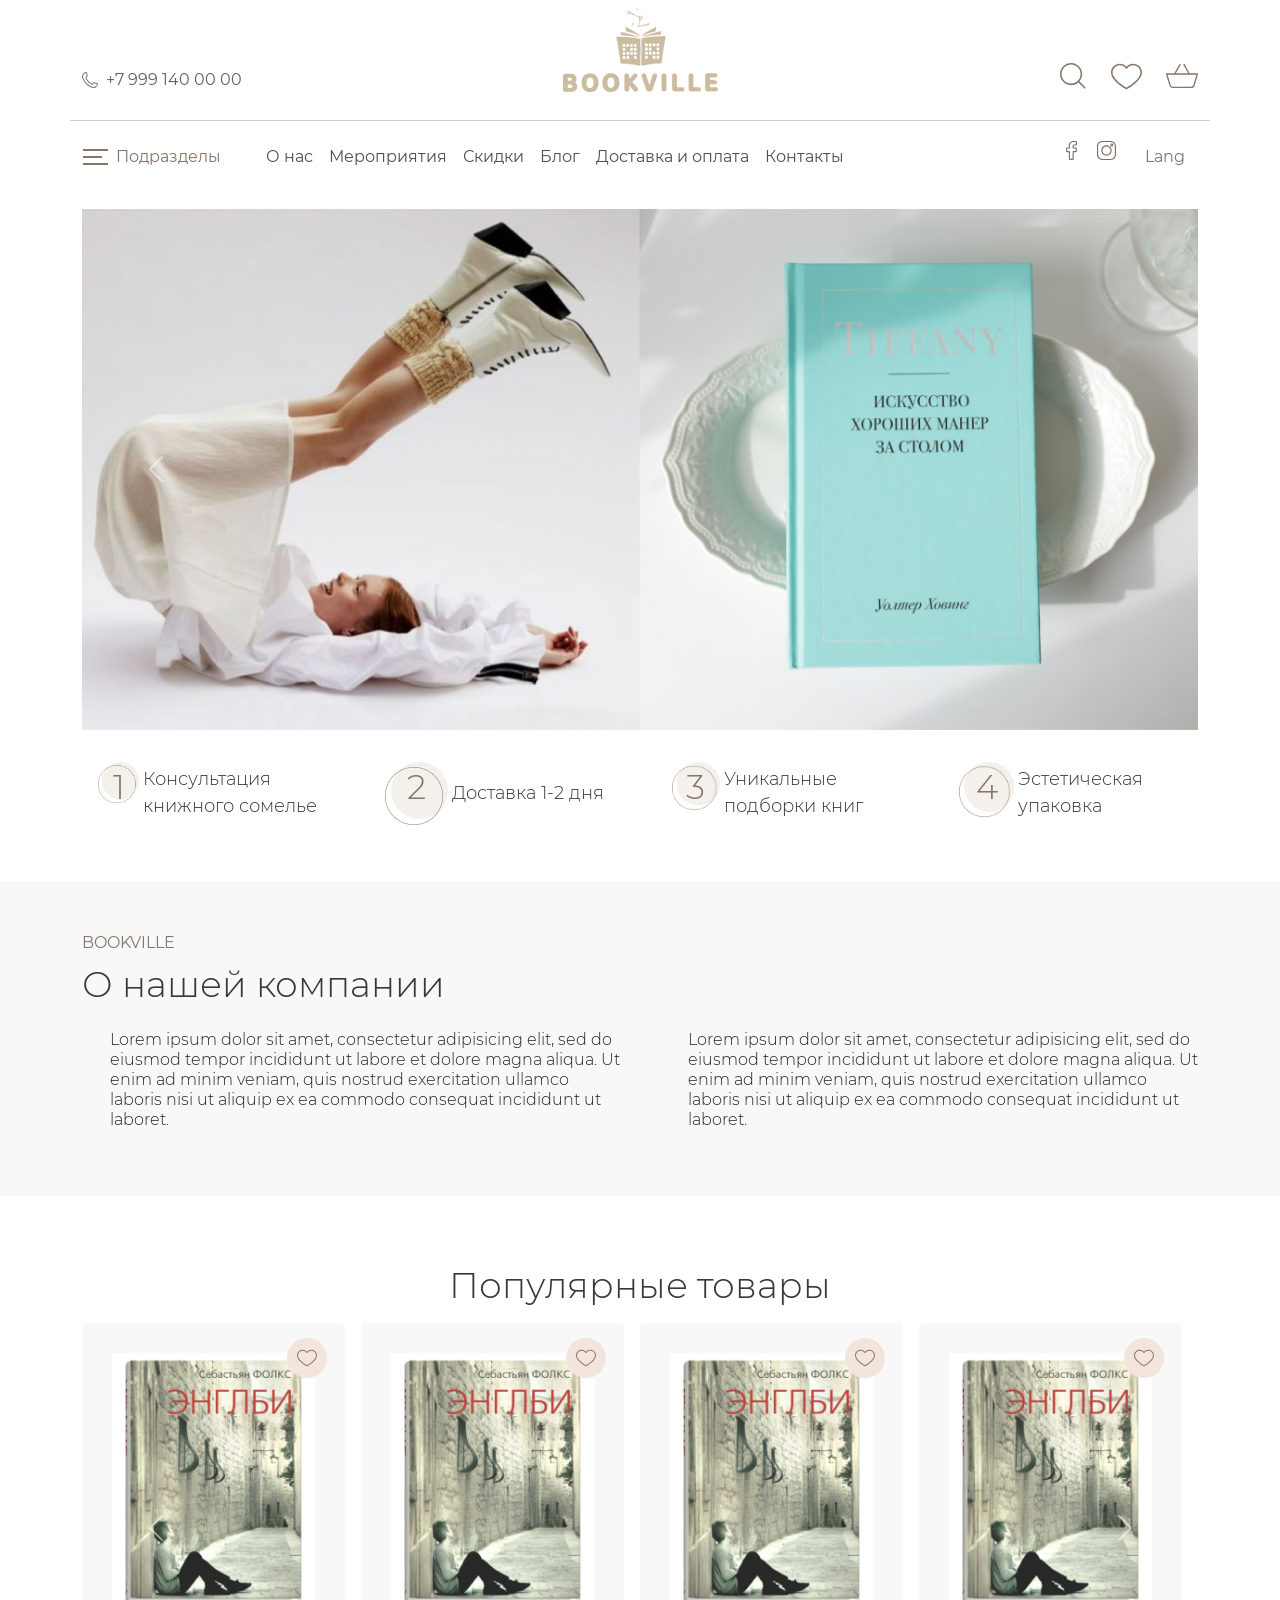
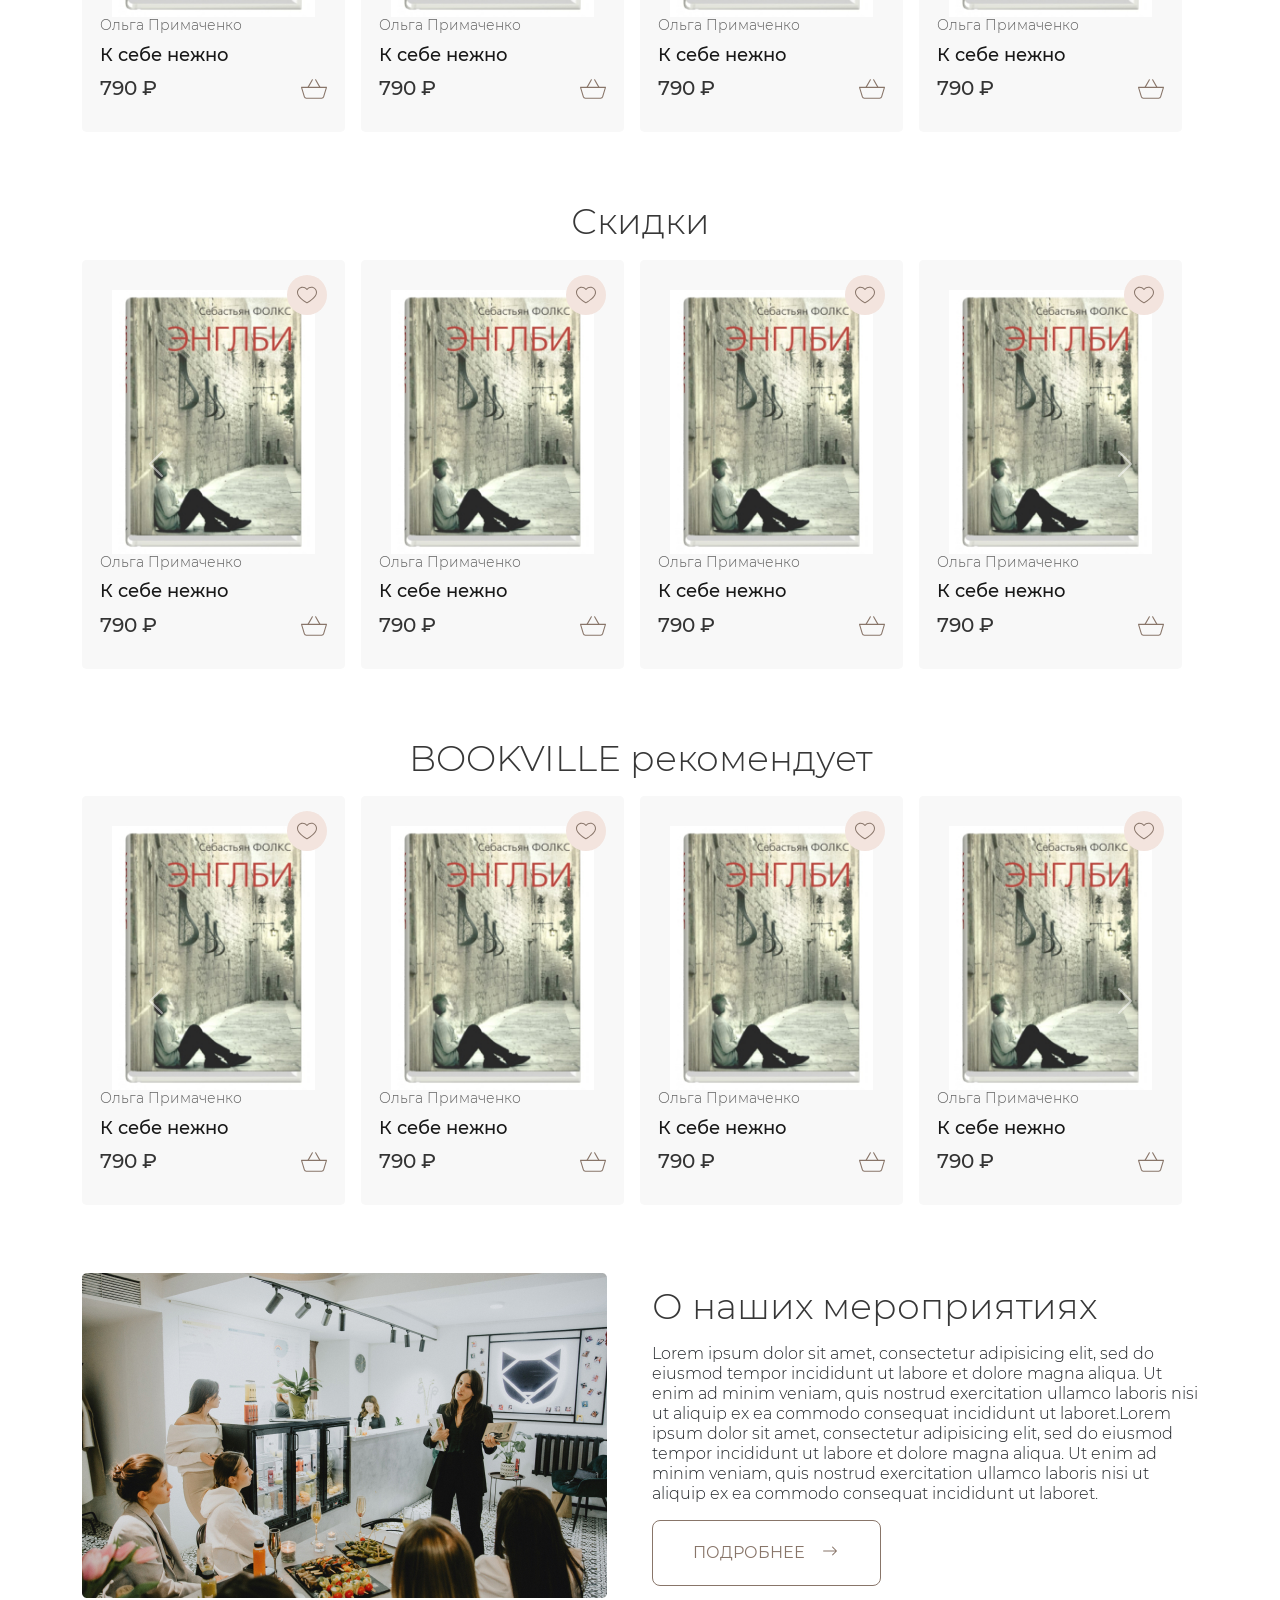
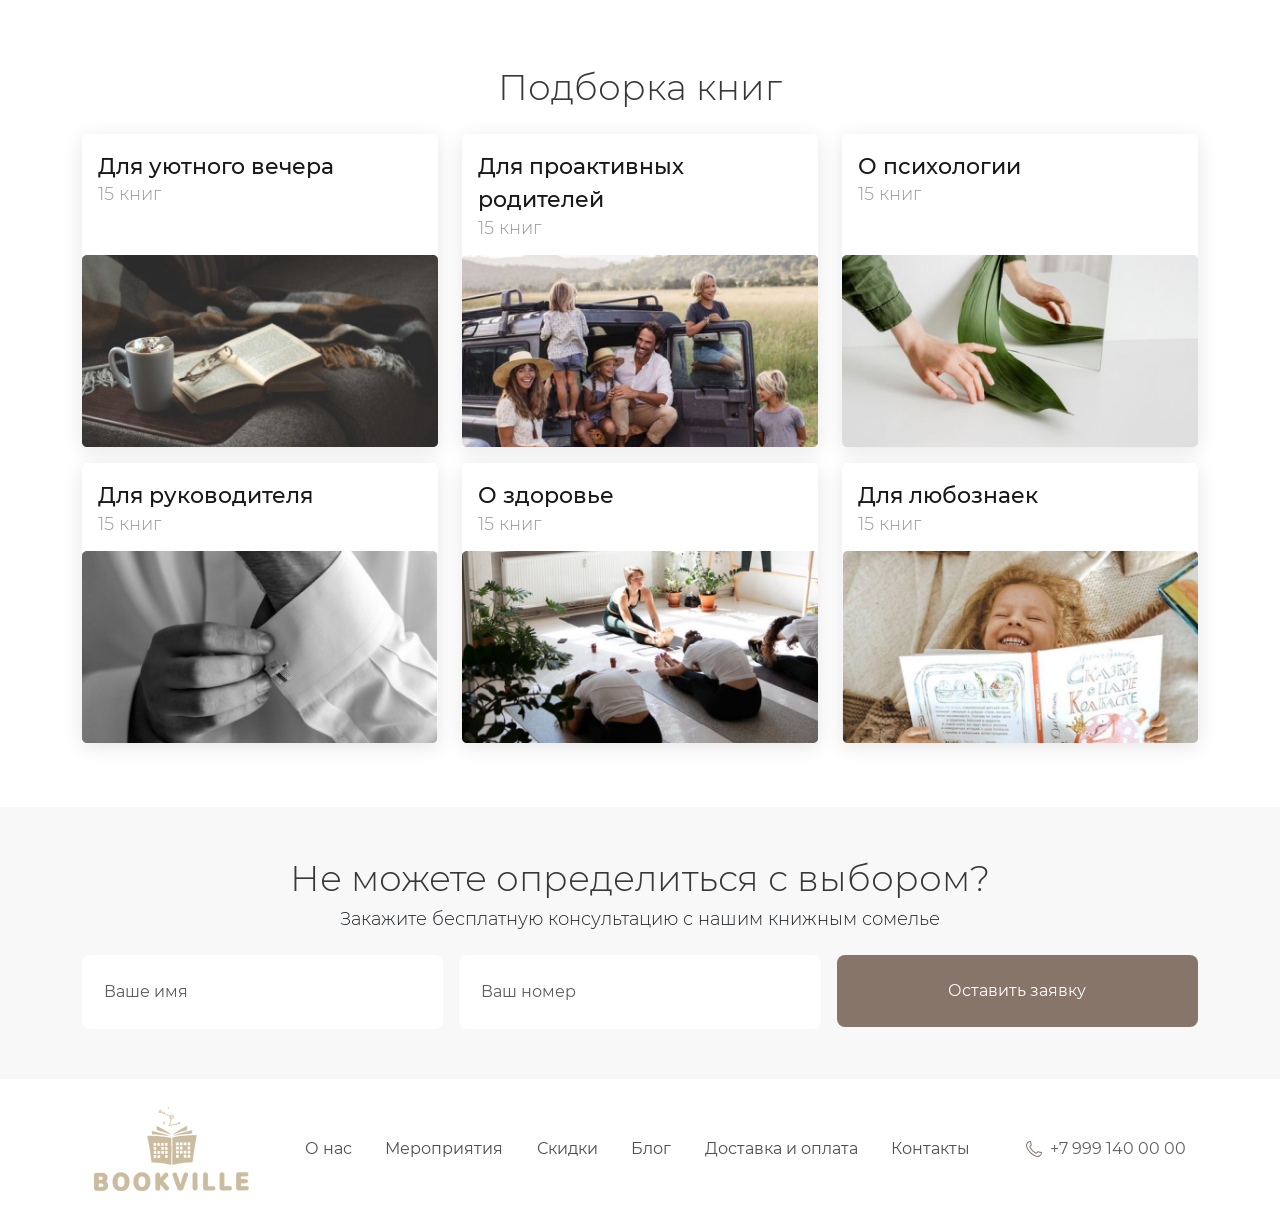
==== index.html @ 24b988f8 "added all files Здесь все мои наработки по главной странице. Забыла, что при верстке использовала bo" ====
<!DOCTYPE html>
<html lang="ru">

<head>
  <meta charset="UTF-8">
  <meta http-equiv="X-UA-Compatible" content="IE=edge">
  <meta name="viewport" content="width=device-width, initial-scale=1.0">
  <title>BOOKVILLE</title>
  <link rel="stylesheet" href="fonts.css">
  <link href="https://cdn.jsdelivr.net/npm/bootstrap@5.0.1/dist/css/bootstrap.min.css" rel="stylesheet"
    integrity="sha384-+0n0xVW2eSR5OomGNYDnhzAbDsOXxcvSN1TPprVMTNDbiYZCxYbOOl7+AMvyTG2x" crossorigin="anonymous">
  <link rel="stylesheet" href="style.css">
</head>

<body>
  <header class="header mb-4">
    <div class="row">
      <nav class="navbar navbar-expand-lg">
        <div class="container-xl d-flex justify-content-between align-items-end header-border-bottom">
          <a class="col-4 d-flex text-grey-1 text-decoration-none" href="tel:+7 999 140 00 00">
            <span class="d-block header-tel-icon d-inline-block align-top me-2 my-auto"></span>
            +7 999 140 00 00</a>
          <a class="col-4 d-flex justify-content-center" href="#"><img src="img/header/header-logo.png" alt="logo"></a>
          <div class="col-4 collapse navbar-collapse justify-content-end">
            <button class="btn header-icon header-btn-search me-4" type="button"
              onclick="openbox('search'); return false"></button>
            <a class="header-icon header-btn-favorites me-4" href="#"></a>
            <a class="header-icon header-btn-cart" href="#"></a>
          </div>
        </div>
      </nav>
    </div>
    <div class="row">
      <nav class="navbar navbar-expand-lg">
        <div class="container-xl">
          <div class="collapse navbar-collapse">
            <div class="dropdown dropdown-section me-4">
              <a class="btn dropdown-toggle d-flex text-brown-1 p-left-0" type="button" id="dropdownSection"
                data-bs-toggle="dropdown" aria-expanded="false">
                <span class="d-block header-menu-icon d-inline-block align-top me-2 my-auto"></span>Подразделы
              </a>
              <div class="dropdown-menu dropdown-section-menu" aria-labelledby="dropdownSection">
                <div class="d-flex justify-content-between">
                  <div class="col-4 me-3">
                    <p class="dropdown-item dropdown-section-item">Книги</p>
                    <ul class="dropdown-section-inner">
                      <li><a href="#" class="dropdown-section-link">Художественная литература</a></li>
                      <li><a href="#" class="dropdown-section-link">Саморазвитие</a></li>
                      <li><a href="#" class="dropdown-section-link">Психология</a></li>
                      <li><a href="#" class="dropdown-section-link">Философия</a></li>
                      <li><a href="#" class="dropdown-section-link">Здоровье</a></li>
                      <li><a href="#" class="dropdown-section-link mb-0">Книги для детей
                          <ul class="dropdown-subsection-inner">
                            <li><a href="#" class="dropdown-subsection-link">– для 0 - 3 лет</a></li>
                            <li><a href="#" class="dropdown-subsection-link">– для 3 - 7 лет</a></li>
                            <li><a href="#" class="dropdown-subsection-link">– для 7 - 10 лет</a></li>
                          </ul>
                        </a></li>
                      <li><a href="#" class="dropdown-section-link">Книги для подростков</a></li>
                      <li><a href="#" class="dropdown-section-link">Эксклюзивные издания</a></li>
                    </ul>
                  </div>
                  <div class="col-4 me-3">
                    <p class="dropdown-item dropdown-section-item">Игры</p>
                    <ul class="dropdown-section-inner col-4">
                      <li><a href="#" class="dropdown-section-link">Детские</a></li>
                      <li><a href="#" class="dropdown-section-link">Взрослые</a></li>
                    </ul>
                    <p class="dropdown-item dropdown-section-item">Канцеляркие товары</p>
                    <ul class="dropdown-section-inner">
                      <li><a href="#" class="dropdown-section-link">Блокноты</a></li>
                      <li><a href="#" class="dropdown-section-link">Тетради</a></li>
                      <li><a href="#" class="dropdown-section-link">Планеры и трекеры</a></li>
                      <li><a href="#" class="dropdown-section-link">Ручки</a></li>
                      <li><a href="#" class="dropdown-section-link">Карандаши и фломастеры</a></li>
                    </ul>
                    <p class="dropdown-item dropdown-section-item">Сертификаты</p>
                    <p class="dropdown-item dropdown-section-item">Подарочные наборы</p>
                  </div>
                  <div class="col-4">
                    <p class="dropdown-item dropdown-section-item col-4">Упаковка</p>
                    <ul class="dropdown-section-inner">
                      <li><a href="#" class="dropdown-section-link">Упаковочная бумага</a></li>
                      <li><a href="#" class="dropdown-section-link">Коробки</a></li>
                      <li><a href="#" class="dropdown-section-link">Ленты</a></li>
                      <li><a href="#" class="dropdown-section-link">Конверты</a></li>
                      <li><a href="#" class="dropdown-section-link">Открытки</a></li>
                      <li><a href="#" class="dropdown-section-link">Пакеты</a></li>
                      <li><a href="#" class="dropdown-section-link">Подарочный декор</a></li>
                    </ul>
                  </div>



                </div>
              </div>

            </div>
            <ul class="navbar-nav mr-auto mb-2 mb-lg-0">
              <li class="nav-item">
                <a class="nav-link text-brown-2">О нас</a>
              </li>
              <li class="nav-item">
                <a class="nav-link text-brown-2">Мероприятия</a>
              </li>
              <li class="nav-item">
                <a class="nav-link text-brown-2">Скидки</a>
              </li>
              <li class="nav-item">
                <a class="nav-link text-brown-2">Блог</a>
              </li>
              <li class="nav-item">
                <a class="nav-link text-brown-2">Доставка и оплата</a>
              </li>
              <li class="nav-item">
                <a class="nav-link text-brown-2">Контакты</a>
              </li>
            </ul>
          </div>
          <div class="collapse navbar-collapse justify-content-end">
            <ul class="navbar-nav mr-auto mb-2 mb-lg-0">
              <li class="nav-item me-3">
                <a class="header-facebook">
                  <img src="img/header/facebook.svg" alt="facebook">
                </a>
              </li>
              <li class="nav-item me-3">
                <a class="header-instagram">
                  <img src="img/header/instagram.svg" alt="instagram">
                </a>
              </li>
              <li class="nav-item dropdown p-right-0">
                <button class="btn btn-menu-local dropdown-toggle text-grey-2" type="button" id="lang"
                  data-bs-toggle="dropdown" aria-expanded="false">
                  Lang
                </button>
                <ul class="dropdown-menu" aria-labelledby="lang">
                  <li><a class="dropdown-item" href="#">RU</a></li>
                  <li><a class="dropdown-item" href="#">EN</a></li>
                </ul>
              </li>
            </ul>
          </div>
        </div>
      </nav>
    </div>
    <div class="container-xl">
      <div class="row">
        <form class="header-form col-3" id="search" style="display: none;">
          <input class="header-form-input form-control mr-2" type="search" placeholder="Поиск" aria-label="Search">
          <button class="btn header-btn-search header-btn-search-small" type="submit"></button>
        </form>
      </div>
    </div>


  </header>

  <main class="main">
    <section class="hero mb-5">
      <div class="container-xl">
        <div class="row mb-4">
          <div id="carouselExampleControls" class="carousel slide" data-ride="carousel">
            <div class="carousel-inner">
              <div class="carousel-item active">
                <img src="img/hero/hero-1.jpg" class="d-block w-100" alt="...">
              </div>
              <div class="carousel-item">
                <img src="img/hero/hero-2.jpg" class="d-block w-100" alt="...">
              </div>
              <div class="carousel-item">
                <img src="img/hero/hero-3.jpg" class="d-block w-100" alt="...">
              </div>
            </div>
            <a class="carousel-control-prev" href="#carouselExampleControls" role="button" data-slide="prev">
              <span class="carousel-control-prev-icon" aria-hidden="true"></span>
              <span class="visually-hidden">Previous</span>
            </a>
            <a class="carousel-control-next" href="#carouselExampleControls" role="button" data-slide="next">
              <span class="carousel-control-next-icon" aria-hidden="true"></span>
              <span class="visually-hidden">Next</span>
            </a>
          </div>
        </div>
        <div class="row">
          <div class="container">
            <ol class="list-group list-group-horizontal d-flex justify-content-between hero-list-group">
              <li class="col-3 list-group-item hero-list-item text-grey-3 d-flex align-items-center me-2">
                <span class="hero-list-number text-brown-1 me-1">1</span> Консультация
                книжного сомелье
              </li>
              <li class=" col-3 list-group-item hero-list-item text-grey-3 d-flex align-items-center me-2"><span
                  class="hero-list-number text-brown-1 me-1">2</span>
                Доставка 1-2
                дня</li>
              <li class="col-3 list-group-item hero-list-item text-grey-3 d-flex align-items-center me-2"><span
                  class="hero-list-number text-brown-1 me-1">3</span>
                Уникальные
                подборки книг</li>
              <li class="col-3 list-group-item hero-list-item text-grey-3 d-flex align-items-center"><span
                  class="hero-list-number text-brown-1 me-1">4</span>
                Эстетическая
                упаковка</li>
            </ol>
          </div>

        </div>
      </div>

    </section>

    <section class="about bg-decoration p-50 mb-5">
      <div class="container-xl">
        <div class="row">
          <span class="mb-2 text-brown-1">BOOKVILLE</span>
          <h2 class="mb-4 section-title">О нашей компании</h2>
        </div>
        <div class="row">
          <p class="col p-left-40 me-3">Lorem ipsum dolor sit amet, consectetur adipisicing elit, sed do eiusmod
            tempor
            incididunt
            ut
            labore et dolore magna aliqua. Ut enim ad minim veniam, quis nostrud exercitation ullamco laboris nisi ut
            aliquip ex ea commodo consequat incididunt ut laboret.</p>
          <p class="col p-left-40">Lorem ipsum dolor sit amet, consectetur adipisicing elit, sed do eiusmod tempor
            incididunt
            ut
            labore et dolore magna aliqua. Ut enim ad minim veniam, quis nostrud exercitation ullamco laboris nisi ut
            aliquip ex ea commodo consequat incididunt ut laboret.</p>
        </div>
      </div>

    </section>

    <section class="popular mb-5 p-top-20">
      <div class="container-xl">
        <h2 class="mb-3 section-title text-center mb-3">Популярные товары</h2>
        <div class="row">
          <div id="carouselPopularControls" class="carousel slide" data-ride="carousel">
            <div class="carousel-inner">
              <div class="carousel-item active d-flex justify-content-between">
                <div class="card me-3 card-local">
                  <div class="card-img" href="#">
                    <a href="#"><img src="img/book.jpg" class="card-img-top card-local-img" alt="book"></a>
                    <button class="btn btn-favorites d-flex justify-content-center align-items-center" type="button">
                      <span class="btn-favorites-icon"></span>
                    </button>
                  </div>
                  <div class="card-body card-local-body justify-self-end d-flex flex-column justify-content-end">
                    <p class="card-text-local">Ольга Примаченко</p>
                    <h5 class="card-title card-title-local">К себе нежно</h5>
                    <p class="card-price d-flex justify-content-between"><span class="card-price-text d-block">790
                        ₽</span><span class="card-price-cart d-block"></span>
                    </p>
                  </div>
                </div>
                <div class="card me-3 card-local">
                  <div class="card-img" href="#">
                    <a href="#"><img src="img/book.jpg" class="card-img-top card-local-img" alt="book"></a>
                    <button class="btn btn-favorites d-flex justify-content-center align-items-center" type="button">
                      <span class="btn-favorites-icon"></span>
                    </button>
                  </div>
                  <div class="card-body card-local-body justify-self-end d-flex flex-column justify-content-end">
                    <p class="card-text-local">Ольга Примаченко</p>
                    <h5 class="card-title card-title-local">К себе нежно</h5>
                    <p class="card-price d-flex justify-content-between"><span class="card-price-text d-block">790
                        ₽</span><span class="card-price-cart d-block"></span>
                    </p>
                  </div>
                </div>
                <div class="card me-3 card-local">
                  <div class="card-img" href="#">
                    <a href="#"><img src="img/book.jpg" class="card-img-top card-local-img" alt="book"></a>
                    <button class="btn btn-favorites d-flex justify-content-center align-items-center" type="button">
                      <span class="btn-favorites-icon"></span>
                    </button>
                  </div>
                  <div class="card-body card-local-body justify-self-end d-flex flex-column justify-content-end">
                    <p class="card-text-local">Ольга Примаченко</p>
                    <h5 class="card-title card-title-local">К себе нежно</h5>
                    <p class="card-price d-flex justify-content-between"><span class="card-price-text d-block">790
                        ₽</span><span class="card-price-cart d-block"></span>
                    </p>
                  </div>
                </div>
                <div class="card me-3 card-local">
                  <div class="card-img" href="#">
                    <a href="#"><img src="img/book.jpg" class="card-img-top card-local-img" alt="book"></a>
                    <button class="btn btn-favorites d-flex justify-content-center align-items-center" type="button">
                      <span class="btn-favorites-icon"></span>
                    </button>
                  </div>
                  <div class="card-body card-local-body justify-self-end d-flex flex-column justify-content-end">
                    <p class="card-text-local">Ольга Примаченко</p>
                    <h5 class="card-title card-title-local">К себе нежно</h5>
                    <p class="card-price d-flex justify-content-between"><span class="card-price-text d-block">790
                        ₽</span><span class="card-price-cart d-block"></span>
                    </p>
                  </div>
                </div>
              </div>
              <div class="carousel-item active d-flex justify-content-between">
                <div class="card me-3 card-local">
                  <div class="card-img" href="#">
                    <a href="#"><img src="img/book.jpg" class="card-img-top card-local-img" alt="book"></a>
                    <button class="btn btn-favorites d-flex justify-content-center align-items-center" type="button">
                      <span class="btn-favorites-icon"></span>
                    </button>
                  </div>
                  <div class="card-body card-local-body justify-self-end d-flex flex-column justify-content-end">
                    <p class="card-text-local">Ольга Примаченко</p>
                    <h5 class="card-title card-title-local">К себе нежно</h5>
                    <p class="card-price d-flex justify-content-between"><span class="card-price-text d-block">790
                        ₽</span><span class="card-price-cart d-block"></span>
                    </p>
                  </div>
                </div>
                <div class="card me-3 card-local">
                  <div class="card-img" href="#">
                    <a href="#"><img src="img/book.jpg" class="card-img-top card-local-img" alt="book"></a>
                    <button class="btn btn-favorites d-flex justify-content-center align-items-center" type="button">
                      <span class="btn-favorites-icon"></span>
                    </button>
                  </div>
                  <div class="card-body card-local-body justify-self-end d-flex flex-column justify-content-end">
                    <p class="card-text-local">Ольга Примаченко</p>
                    <h5 class="card-title card-title-local">К себе нежно</h5>
                    <p class="card-price d-flex justify-content-between"><span class="card-price-text d-block">790
                        ₽</span><span class="card-price-cart d-block"></span>
                    </p>
                  </div>
                </div>
                <div class="card me-3 card-local">
                  <div class="card-img" href="#">
                    <a href="#"><img src="img/book.jpg" class="card-img-top card-local-img" alt="book"></a>
                    <button class="btn btn-favorites d-flex justify-content-center align-items-center" type="button">
                      <span class="btn-favorites-icon"></span>
                    </button>
                  </div>
                  <div class="card-body card-local-body justify-self-end d-flex flex-column justify-content-end">
                    <p class="card-text-local">Ольга Примаченко</p>
                    <h5 class="card-title card-title-local">К себе нежно</h5>
                    <p class="card-price d-flex justify-content-between"><span class="card-price-text d-block">790
                        ₽</span><span class="card-price-cart d-block"></span>
                    </p>
                  </div>
                </div>
                <div class="card me-3 card-local">
                  <div class="card-img" href="#">
                    <a href="#"><img src="img/book.jpg" class="card-img-top card-local-img" alt="book"></a>
                    <button class="btn btn-favorites d-flex justify-content-center align-items-center" type="button">
                      <span class="btn-favorites-icon"></span>
                    </button>
                  </div>
                  <div class="card-body card-local-body justify-self-end d-flex flex-column justify-content-end">
                    <p class="card-text-local">Ольга Примаченко</p>
                    <h5 class="card-title card-title-local">К себе нежно</h5>
                    <p class="card-price d-flex justify-content-between"><span class="card-price-text d-block">790
                        ₽</span><span class="card-price-cart d-block"></span>
                    </p>
                  </div>
                </div>
              </div>

            </div>
            <a class="carousel-control-prev" href="#carouselPopularControls" role="button" data-slide="prev">
              <span class="carousel-control-prev-icon" aria-hidden="true"></span>
              <span class="visually-hidden">Previous</span>
            </a>
            <a class="carousel-control-next" href="#carouselPopularControls" role="button" data-slide="next">
              <span class="carousel-control-next-icon" aria-hidden="true"></span>
              <span class="visually-hidden">Next</span>
            </a>
          </div>
        </div>
      </div>
    </section>

    <section class="discount mb-5 p-top-20">
      <div class="container-xl">
        <h2 class="mb-3 section-title text-center mb-3">Скидки</h2>
        <div class="row">
          <div id="carouselDiscountControls" class="carousel slide" data-ride="carousel">
            <div class="carousel-inner">
              <div class="carousel-item active d-flex justify-content-between">
                <div class="card me-3 card-local card-popular">
                  <div class="card-img" href="#">
                    <a href="#"><img src="img/book.jpg" class="card-img-top card-local-img" alt="book"></a>
                    <button class="btn btn-favorites d-flex justify-content-center align-items-center" type="button">
                      <span class="btn-favorites-icon"></span>
                    </button>
                  </div>
                  <div class="card-body card-local-body justify-self-end d-flex flex-column justify-content-end">
                    <p class="card-text-local">Ольга Примаченко</p>
                    <h5 class="card-title card-title-local">К себе нежно</h5>
                    <p class="card-price d-flex justify-content-between"><span class="card-price-text d-block">790
                        ₽</span><span class="card-price-cart d-block"></span>
                    </p>
                  </div>
                </div>
                <div class="card me-3 card-local card-popular">
                  <div class="card-img" href="#">
                    <a href="#"><img src="img/book.jpg" class="card-img-top card-local-img" alt="book"></a>
                    <button class="btn btn-favorites d-flex justify-content-center align-items-center" type="button">
                      <span class="btn-favorites-icon"></span>
                    </button>
                  </div>
                  <div class="card-body card-local-body justify-self-end d-flex flex-column justify-content-end">
                    <p class="card-text-local">Ольга Примаченко</p>
                    <h5 class="card-title card-title-local">К себе нежно</h5>
                    <p class="card-price d-flex justify-content-between"><span class="card-price-text d-block">790
                        ₽</span><span class="card-price-cart d-block"></span>
                    </p>
                  </div>
                </div>
                <div class="card me-3 card-local card-popular">
                  <div class="card-img" href="#">
                    <a href="#"><img src="img/book.jpg" class="card-img-top card-local-img" alt="book"></a>
                    <button class="btn btn-favorites d-flex justify-content-center align-items-center" type="button">
                      <span class="btn-favorites-icon"></span>
                    </button>
                  </div>
                  <div class="card-body card-local-body justify-self-end d-flex flex-column justify-content-end">
                    <p class="card-text-local">Ольга Примаченко</p>
                    <h5 class="card-title card-title-local">К себе нежно</h5>
                    <p class="card-price d-flex justify-content-between"><span class="card-price-text d-block">790
                        ₽</span><span class="card-price-cart d-block"></span>
                    </p>
                  </div>
                </div>
                <div class="card me-3 card-local card-popular">
                  <div class="card-img" href="#">
                    <a href="#"><img src="img/book.jpg" class="card-img-top card-local-img" alt="book"></a>
                    <button class="btn btn-favorites d-flex justify-content-center align-items-center" type="button">
                      <span class="btn-favorites-icon"></span>
                    </button>
                  </div>
                  <div class="card-body card-local-body justify-self-end d-flex flex-column justify-content-end">
                    <p class="card-text-local">Ольга Примаченко</p>
                    <h5 class="card-title card-title-local">К себе нежно</h5>
                    <p class="card-price d-flex justify-content-between"><span class="card-price-text d-block">790
                        ₽</span><span class="card-price-cart d-block"></span>
                    </p>
                  </div>
                </div>
              </div>
              <div class="carousel-item active d-flex justify-content-between">
                <div class="card me-3 card-local card-popular">
                  <div class="card-img" href="#">
                    <a href="#"><img src="img/book.jpg" class="card-img-top card-local-img" alt="book"></a>
                    <button class="btn btn-favorites d-flex justify-content-center align-items-center" type="button">
                      <span class="btn-favorites-icon"></span>
                    </button>
                  </div>
                  <div class="card-body card-local-body justify-self-end d-flex flex-column justify-content-end">
                    <p class="card-text-local">Ольга Примаченко</p>
                    <h5 class="card-title card-title-local">К себе нежно</h5>
                    <p class="card-price d-flex justify-content-between"><span class="card-price-text d-block">790
                        ₽</span><span class="card-price-cart d-block"></span>
                    </p>
                  </div>
                </div>
                <div class="card me-3 card-local card-popular">
                  <div class="card-img" href="#">
                    <a href="#"><img src="img/book.jpg" class="card-img-top card-local-img" alt="book"></a>
                    <button class="btn btn-favorites d-flex justify-content-center align-items-center" type="button">
                      <span class="btn-favorites-icon"></span>
                    </button>
                  </div>
                  <div class="card-body card-local-body justify-self-end d-flex flex-column justify-content-end">
                    <p class="card-text-local">Ольга Примаченко</p>
                    <h5 class="card-title card-title-local">К себе нежно</h5>
                    <p class="card-price d-flex justify-content-between"><span class="card-price-text d-block">790
                        ₽</span><span class="card-price-cart d-block"></span>
                    </p>
                  </div>
                </div>
                <div class="card me-3 card-local card-popular">
                  <div class="card-img" href="#">
                    <a href="#"><img src="img/book.jpg" class="card-img-top card-local-img" alt="book"></a>
                    <button class="btn btn-favorites d-flex justify-content-center align-items-center" type="button">
                      <span class="btn-favorites-icon"></span>
                    </button>
                  </div>
                  <div class="card-body card-local-body justify-self-end d-flex flex-column justify-content-end">
                    <p class="card-text-local">Ольга Примаченко</p>
                    <h5 class="card-title card-title-local">К себе нежно</h5>
                    <p class="card-price d-flex justify-content-between"><span class="card-price-text d-block">790
                        ₽</span><span class="card-price-cart d-block"></span>
                    </p>
                  </div>
                </div>
                <div class="card me-3 card-local card-popular">
                  <div class="card-img" href="#">
                    <a href="#"><img src="img/book.jpg" class="card-img-top card-local-img" alt="book"></a>
                    <button class="btn btn-favorites d-flex justify-content-center align-items-center" type="button">
                      <span class="btn-favorites-icon"></span>
                    </button>
                  </div>
                  <div class="card-body card-local-body justify-self-end d-flex flex-column justify-content-end">
                    <p class="card-text-local">Ольга Примаченко</p>
                    <h5 class="card-title card-title-local">К себе нежно</h5>
                    <p class="card-price d-flex justify-content-between"><span class="card-price-text d-block">790
                        ₽</span><span class="card-price-cart d-block"></span>
                    </p>
                  </div>
                </div>
              </div>

            </div>
            <a class="carousel-control-prev" href="#carouselDiscountControls" role="button" data-slide="prev">
              <span class="carousel-control-prev-icon" aria-hidden="true"></span>
              <span class="visually-hidden">Previous</span>
            </a>
            <a class="carousel-control-next" href="#carouselDiscountControls" role="button" data-slide="next">
              <span class="carousel-control-next-icon" aria-hidden="true"></span>
              <span class="visually-hidden">Next</span>
            </a>
          </div>
        </div>
      </div>
    </section>

    <section class="recomendation mb-5 p-top-20">
      <div class="container-xl">
        <h2 class="mb-3 section-title text-center mb-3">BOOKVILLE рекомендует</h2>
        <div class="row">
          <div id="carouselRecomendationControls" class="carousel slide" data-ride="carousel">
            <div class="carousel-inner">
              <div class="carousel-item active d-flex justify-content-between">
                <div class="card me-3 card-local">
                  <div class="card-img" href="#">
                    <a href="#"><img src="img/book.jpg" class="card-img-top card-local-img" alt="book"></a>
                    <button class="btn btn-favorites d-flex justify-content-center align-items-center" type="button">
                      <span class="btn-favorites-icon"></span>
                    </button>
                  </div>
                  <div class="card-body card-local-body justify-self-end d-flex flex-column justify-content-end">
                    <p class="card-text-local">Ольга Примаченко</p>
                    <h5 class="card-title card-title-local">К себе нежно</h5>
                    <p class="card-price d-flex justify-content-between"><span class="card-price-text d-block">790
                        ₽</span><span class="card-price-cart d-block"></span>
                    </p>
                  </div>
                </div>
                <div class="card me-3 card-local">
                  <div class="card-img" href="#">
                    <a href="#"><img src="img/book.jpg" class="card-img-top card-local-img" alt="book"></a>
                    <button class="btn btn-favorites d-flex justify-content-center align-items-center" type="button">
                      <span class="btn-favorites-icon"></span>
                    </button>
                  </div>
                  <div class="card-body card-local-body justify-self-end d-flex flex-column justify-content-end">
                    <p class="card-text-local">Ольга Примаченко</p>
                    <h5 class="card-title card-title-local">К себе нежно</h5>
                    <p class="card-price d-flex justify-content-between"><span class="card-price-text d-block">790
                        ₽</span><span class="card-price-cart d-block"></span>
                    </p>
                  </div>
                </div>
                <div class="card me-3 card-local">
                  <div class="card-img" href="#">
                    <a href="#"><img src="img/book.jpg" class="card-img-top card-local-img" alt="book"></a>
                    <button class="btn btn-favorites d-flex justify-content-center align-items-center" type="button">
                      <span class="btn-favorites-icon"></span>
                    </button>
                  </div>
                  <div class="card-body card-local-body justify-self-end d-flex flex-column justify-content-end">
                    <p class="card-text-local">Ольга Примаченко</p>
                    <h5 class="card-title card-title-local">К себе нежно</h5>
                    <p class="card-price d-flex justify-content-between"><span class="card-price-text d-block">790
                        ₽</span><span class="card-price-cart d-block"></span>
                    </p>
                  </div>
                </div>
                <div class="card me-3 card-local">
                  <div class="card-img" href="#">
                    <a href="#"><img src="img/book.jpg" class="card-img-top card-local-img" alt="book"></a>
                    <button class="btn btn-favorites d-flex justify-content-center align-items-center" type="button">
                      <span class="btn-favorites-icon"></span>
                    </button>
                  </div>
                  <div class="card-body card-local-body justify-self-end d-flex flex-column justify-content-end">
                    <p class="card-text-local">Ольга Примаченко</p>
                    <h5 class="card-title card-title-local">К себе нежно</h5>
                    <p class="card-price d-flex justify-content-between"><span class="card-price-text d-block">790
                        ₽</span><span class="card-price-cart d-block"></span>
                    </p>
                  </div>
                </div>
              </div>
              <div class="carousel-item active d-flex justify-content-between">
                <div class="card me-3 card-local">
                  <div class="card-img" href="#">
                    <a href="#"><img src="img/book.jpg" class="card-img-top card-local-img" alt="book"></a>
                    <button class="btn btn-favorites d-flex justify-content-center align-items-center" type="button">
                      <span class="btn-favorites-icon"></span>
                    </button>
                  </div>
                  <div class="card-body card-local-body justify-self-end d-flex flex-column justify-content-end">
                    <p class="card-text-local">Ольга Примаченко</p>
                    <h5 class="card-title card-title-local">К себе нежно</h5>
                    <p class="card-price d-flex justify-content-between"><span class="card-price-text d-block">790
                        ₽</span><span class="card-price-cart d-block"></span>
                    </p>
                  </div>
                </div>
                <div class="card me-3 card-local">
                  <div class="card-img" href="#">
                    <a href="#"><img src="img/book.jpg" class="card-img-top card-local-img" alt="book"></a>
                    <button class="btn btn-favorites d-flex justify-content-center align-items-center" type="button">
                      <span class="btn-favorites-icon"></span>
                    </button>
                  </div>
                  <div class="card-body card-local-body justify-self-end d-flex flex-column justify-content-end">
                    <p class="card-text-local">Ольга Примаченко</p>
                    <h5 class="card-title card-title-local">К себе нежно</h5>
                    <p class="card-price d-flex justify-content-between"><span class="card-price-text d-block">790
                        ₽</span><span class="card-price-cart d-block"></span>
                    </p>
                  </div>
                </div>
                <div class="card me-3 card-local">
                  <div class="card-img" href="#">
                    <a href="#"><img src="img/book.jpg" class="card-img-top card-local-img" alt="book"></a>
                    <button class="btn btn-favorites d-flex justify-content-center align-items-center" type="button">
                      <span class="btn-favorites-icon"></span>
                    </button>
                  </div>
                  <div class="card-body card-local-body justify-self-end d-flex flex-column justify-content-end">
                    <p class="card-text-local">Ольга Примаченко</p>
                    <h5 class="card-title card-title-local">К себе нежно</h5>
                    <p class="card-price d-flex justify-content-between"><span class="card-price-text d-block">790
                        ₽</span><span class="card-price-cart d-block"></span>
                    </p>
                  </div>
                </div>
                <div class="card me-3 card-local">
                  <div class="card-img" href="#">
                    <a href="#"><img src="img/book.jpg" class="card-img-top card-local-img" alt="book"></a>
                    <button class="btn btn-favorites d-flex justify-content-center align-items-center" type="button">
                      <span class="btn-favorites-icon"></span>
                    </button>
                  </div>
                  <div class="card-body card-local-body justify-self-end d-flex flex-column justify-content-end">
                    <p class="card-text-local">Ольга Примаченко</p>
                    <h5 class="card-title card-title-local">К себе нежно</h5>
                    <p class="card-price d-flex justify-content-between"><span class="card-price-text d-block">790
                        ₽</span><span class="card-price-cart d-block"></span>
                    </p>
                  </div>
                </div>
              </div>

            </div>
            <a class="carousel-control-prev" href="#carouselRecomendationControls" role="button" data-slide="prev">
              <span class="carousel-control-prev-icon" aria-hidden="true"></span>
              <span class="visually-hidden">Previous</span>
            </a>
            <a class="carousel-control-next" href="#carouselRecomendationControls" role="button" data-slide="next">
              <span class="carousel-control-next-icon" aria-hidden="true"></span>
              <span class="visually-hidden">Next</span>
            </a>
          </div>
        </div>
      </div>
    </section>

    <section class="activity mb-5 p-top-20">
      <div class="container-xl">
        <div class="row align-items-center">
          <div class="col">
            <img src="img/activity/content.jpg" alt="activity">
          </div>
          <div class="col">
            <h2 class="mb-3 section-title">О наших мероприятиях</h2>
            <p class="mb-3">Lorem ipsum dolor sit amet, consectetur adipisicing elit, sed do eiusmod tempor incididunt
              ut
              labore et
              dolore magna aliqua. Ut enim ad minim veniam, quis nostrud exercitation ullamco laboris nisi ut aliquip ex
              ea commodo consequat incididunt ut laboret.Lorem ipsum dolor sit amet, consectetur adipisicing elit, sed
              do
              eiusmod tempor incididunt ut labore et dolore magna aliqua. Ut enim ad minim veniam, quis nostrud
              exercitation ullamco laboris nisi ut aliquip ex ea commodo consequat incididunt ut laboret.</p>
            <button type="button" class="btn text-uppercase btn-local btn-activity text-brown-1">Подробнее</button>
          </div>
        </div>
      </div>
    </section>

    <section class="selection mb-5 p-top-20">
      <div class="container-xl">
        <div class="row">
          <h2 class="mb-4 text-center section-title">Подборка книг</h2>
        </div>
        <div class="row align-items-stretch">
          <div class="col-sm-4 col mb-3 d-flex align-self-stretch">
            <div class="card selection-card align-self-stretch">
              <div class="card-body">
                <a class="card-title text-black-1 text-decoration-none selection-card-title">Для уютного вечера</a>
                <p class="card-text text-grey-4 selection-card-text">15 книг</p>
              </div>
              <img src="img/selection/back-1.jpg" alt="">
            </div>
          </div>
          <div class="col-sm-4 col mb-3 d-flex align-self-stretch">
            <div class="card selection-card align-self-stretch">
              <div class="card-body">
                <a class="card-title text-black-1 text-decoration-none selection-card-title">Для проактивных
                  родителей</a>
                <p class="card-text text-grey-4 selection-card-text">15 книг</p>
              </div>
              <img src="img/selection/back-2.jpg" alt="">
            </div>
          </div>
          <div class="col-sm-4 col mb-3 d-flex align-self-stretch">
            <div class="card selection-card align-self-stretch">
              <div class="card-body">
                <a class="card-title text-black-1 text-decoration-none selection-card-title">О психологии</a>
                <p class="card-text text-grey-4 selection-card-text">15 книг</p>
              </div>
              <img src="img/selection/back-3.jpg" alt="">
            </div>
          </div>
          <div class="col-sm-4 col mb-3 d-flex align-self-stretch">
            <div class="card selection-card align-self-stretch">
              <div class="card-body">
                <a class="card-title text-black-1 text-decoration-none selection-card-title">Для руководителя</a>
                <p class="card-text text-grey-4 selection-card-text">15 книг</p>
              </div>
              <img src="img/selection/back-4.jpg" alt="">
            </div>
          </div>
          <div class="col-sm-4 col mb-3 d-flex align-self-stretch">
            <div class="card selection-card align-self-stretch">
              <div class="card-body">
                <a class="card-title text-black-1 text-decoration-none selection-card-title">О здоровье</a>
                <p class="card-text text-grey-4 selection-card-text">15 книг</p>
              </div>
              <img src="img/selection/back-5.jpg" alt="">
            </div>
          </div>
          <div class="col-sm-4 col mb-3 d-flex align-self-stretch">
            <div class="card selection-card align-self-stretch">
              <div class="card-body">
                <a class="card-title text-black-1 text-decoration-none selection-card-title">Для любознаек</a>
                <p class="card-text text-grey-4 selection-card-text">15 книг</p>
              </div>
              <img src="img/selection/back-6.jpg" alt="">
            </div>
          </div>
        </div>
      </div>
    </section>

    <section class="consultation-form bg-decoration p-50">
      <div class="container xl">
        <div class="row">
          <h2 class="mb-2 text-center section-title">Не можете определиться с выбором?</h2>
          <p class="mb-4 text-center consultation-text">Закажите бесплатную консультацию с нашим книжным сомелье</p>
        </div>
        <form class="section-consultation-form row g-3" action="https://jsonplaceholder.typicode.com/posts" autocomplete
          method="POST">
          <div class="col-md-4">
            <input type="text" class="form-control consultation-input text-grey-5" id="name" name="name"
              placeholder="Ваше имя" required>
          </div>
          <div class="col-md-4">
            <input type="tel" class="form-control consultation-input text-grey-5" id="tel" name="tel"
              placeholder="Ваш номер" required>
          </div>
          <div class="col-md-4">
            <button type="submit" class="btn w-100 consultation-btn text-white">Оставить заявку</button>
          </div>
        </form>
      </div>
    </section>




  </main>

  <footer class="footer p-top-20 p-bottom-30">
    <div class="container-xl">
      <nav class="navbar navbar-expand-lg">
        <div class="container-xl d-flex justify-content-between">
          <a class="d-flex justify-content-center me-5" href="#"><img src="img/header/header-logo.png" alt="logo"></a>
          <ul class="navbar-nav mr-auto mb-2 mb-lg-0 justify-content-between flex-grow-1 me-5">
            <li class="nav-item">
              <a class="nav-link text-brown-2">О нас</a>
            </li>
            <li class="nav-item">
              <a class="nav-link text-brown-2">Мероприятия</a>
            </li>
            <li class="nav-item">
              <a class="nav-link text-brown-2">Скидки</a>
            </li>
            <li class="nav-item">
              <a class="nav-link text-brown-2">Блог</a>
            </li>
            <li class="nav-item">
              <a class="nav-link text-brown-2">Доставка и оплата</a>
            </li>
            <li class="nav-item">
              <a class="nav-link text-brown-2">Контакты</a>
            </li>
          </ul>
          <a class="d-flex text-grey-1 text-decoration-none" href="tel:+7 999 140 00 00">
            <span class="d-block header-tel-icon d-inline-block align-top me-2 my-auto"></span>
            +7 999 140 00 00</a>
        </div>
      </nav>
    </div>
  </footer>


  <script src="https://cdn.jsdelivr.net/npm/@popperjs/core@2.9.2/dist/umd/popper.min.js"
    integrity="sha384-IQsoLXl5PILFhosVNubq5LC7Qb9DXgDA9i+tQ8Zj3iwWAwPtgFTxbJ8NT4GN1R8p"
    crossorigin="anonymous"></script>
  <script src="https://cdn.jsdelivr.net/npm/bootstrap@5.0.2/dist/js/bootstrap.min.js"
    integrity="sha384-cVKIPhGWiC2Al4u+LWgxfKTRIcfu0JTxR+EQDz/bgldoEyl4H0zUF0QKbrJ0EcQF"
    crossorigin="anonymous"></script>
  <script src="app.js"></script>
</body>

</html>
---- fonts.css ----
@font-face {
  font-family: 'Montserrat';
  src: url('fonts/Montserrat-ExtraLight.eot');
  src: local('Montserrat ExtraLight'), local('Montserrat-ExtraLight'),
      url('fonts/Montserrat-ExtraLight.eot?#iefix') format('embedded-opentype'),
      url('fonts/Montserrat-ExtraLight.woff2') format('woff2'),
      url('fonts/Montserrat-ExtraLight.woff') format('woff'),
      url('fonts/Montserrat-ExtraLight.ttf') format('truetype');
  font-weight: 200;
  font-style: normal;
}

@font-face {
  font-family: 'Montserrat';
  src: url('fonts/Montserrat-MediumItalic.eot');
  src: local('Montserrat Medium Italic'), local('Montserrat-MediumItalic'),
      url('fonts/Montserrat-MediumItalic.eot?#iefix') format('embedded-opentype'),
      url('fonts/Montserrat-MediumItalic.woff2') format('woff2'),
      url('fonts/Montserrat-MediumItalic.woff') format('woff'),
      url('fonts/Montserrat-MediumItalic.ttf') format('truetype');
  font-weight: 500;
  font-style: italic;
}

@font-face {
  font-family: 'Montserrat';
  src: url('fonts/Montserrat-Italic.eot');
  src: local('Montserrat Italic'), local('Montserrat-Italic'),
      url('fonts/Montserrat-Italic.eot?#iefix') format('embedded-opentype'),
      url('fonts/Montserrat-Italic.woff2') format('woff2'),
      url('fonts/Montserrat-Italic.woff') format('woff'),
      url('fonts/Montserrat-Italic.ttf') format('truetype');
  font-weight: normal;
  font-style: italic;
}

@font-face {
  font-family: 'Montserrat';
  src: url('fonts/Montserrat-Regular.eot');
  src: local('Montserrat Regular'), local('Montserrat-Regular'),
      url('fonts/Montserrat-Regular.eot?#iefix') format('embedded-opentype'),
      url('fonts/Montserrat-Regular.woff2') format('woff2'),
      url('fonts/Montserrat-Regular.woff') format('woff'),
      url('fonts/Montserrat-Regular.ttf') format('truetype');
  font-weight: normal;
  font-style: normal;
}

@font-face {
  font-family: 'Montserrat';
  src: url('fonts/Montserrat-ThinItalic.eot');
  src: local('Montserrat Thin Italic'), local('Montserrat-ThinItalic'),
      url('fonts/Montserrat-ThinItalic.eot?#iefix') format('embedded-opentype'),
      url('fonts/Montserrat-ThinItalic.woff2') format('woff2'),
      url('fonts/Montserrat-ThinItalic.woff') format('woff'),
      url('fonts/Montserrat-ThinItalic.ttf') format('truetype');
  font-weight: 100;
  font-style: italic;
}

@font-face {
  font-family: 'Montserrat';
  src: url('fonts/Montserrat-Bold.eot');
  src: local('Montserrat Bold'), local('Montserrat-Bold'),
      url('fonts/Montserrat-Bold.eot?#iefix') format('embedded-opentype'),
      url('fonts/Montserrat-Bold.woff2') format('woff2'),
      url('fonts/Montserrat-Bold.woff') format('woff'),
      url('fonts/Montserrat-Bold.ttf') format('truetype');
  font-weight: bold;
  font-style: normal;
}

@font-face {
  font-family: 'Montserrat';
  src: url('fonts/Montserrat-Light.eot');
  src: local('Montserrat Light'), local('Montserrat-Light'),
      url('fonts/Montserrat-Light.eot?#iefix') format('embedded-opentype'),
      url('fonts/Montserrat-Light.woff2') format('woff2'),
      url('fonts/Montserrat-Light.woff') format('woff'),
      url('fonts/Montserrat-Light.ttf') format('truetype');
  font-weight: 300;
  font-style: normal;
}

@font-face {
  font-family: 'Montserrat';
  src: url('fonts/Montserrat-Black.eot');
  src: local('Montserrat Black'), local('Montserrat-Black'),
      url('fonts/Montserrat-Black.eot?#iefix') format('embedded-opentype'),
      url('fonts/Montserrat-Black.woff2') format('woff2'),
      url('fonts/Montserrat-Black.woff') format('woff'),
      url('fonts/Montserrat-Black.ttf') format('truetype');
  font-weight: 900;
  font-style: normal;
}

@font-face {
  font-family: 'Montserrat';
  src: url('fonts/Montserrat-Medium.eot');
  src: local('Montserrat Medium'), local('Montserrat-Medium'),
      url('fonts/Montserrat-Medium.eot?#iefix') format('embedded-opentype'),
      url('fonts/Montserrat-Medium.woff2') format('woff2'),
      url('fonts/Montserrat-Medium.woff') format('woff'),
      url('fonts/Montserrat-Medium.ttf') format('truetype');
  font-weight: 500;
  font-style: normal;
}

@font-face {
  font-family: 'Montserrat';
  src: url('fonts/Montserrat-ExtraLightItalic.eot');
  src: local('Montserrat ExtraLight Italic'), local('Montserrat-ExtraLightItalic'),
      url('fonts/Montserrat-ExtraLightItalic.eot?#iefix') format('embedded-opentype'),
      url('fonts/Montserrat-ExtraLightItalic.woff2') format('woff2'),
      url('fonts/Montserrat-ExtraLightItalic.woff') format('woff'),
      url('fonts/Montserrat-ExtraLightItalic.ttf') format('truetype');
  font-weight: 200;
  font-style: italic;
}

@font-face {
  font-family: 'Montserrat';
  src: url('fonts/Montserrat-BlackItalic.eot');
  src: local('Montserrat Black Italic'), local('Montserrat-BlackItalic'),
      url('fonts/Montserrat-BlackItalic.eot?#iefix') format('embedded-opentype'),
      url('fonts/Montserrat-BlackItalic.woff2') format('woff2'),
      url('fonts/Montserrat-BlackItalic.woff') format('woff'),
      url('fonts/Montserrat-BlackItalic.ttf') format('truetype');
  font-weight: 900;
  font-style: italic;
}

@font-face {
  font-family: 'Montserrat';
  src: url('fonts/Montserrat-ExtraBoldItalic.eot');
  src: local('Montserrat ExtraBold Italic'), local('Montserrat-ExtraBoldItalic'),
      url('fonts/Montserrat-ExtraBoldItalic.eot?#iefix') format('embedded-opentype'),
      url('fonts/Montserrat-ExtraBoldItalic.woff2') format('woff2'),
      url('fonts/Montserrat-ExtraBoldItalic.woff') format('woff'),
      url('fonts/Montserrat-ExtraBoldItalic.ttf') format('truetype');
  font-weight: 800;
  font-style: italic;
}

@font-face {
  font-family: 'Montserrat';
  src: url('fonts/Montserrat-SemiBoldItalic.eot');
  src: local('Montserrat SemiBold Italic'), local('Montserrat-SemiBoldItalic'),
      url('fonts/Montserrat-SemiBoldItalic.eot?#iefix') format('embedded-opentype'),
      url('fonts/Montserrat-SemiBoldItalic.woff2') format('woff2'),
      url('fonts/Montserrat-SemiBoldItalic.woff') format('woff'),
      url('fonts/Montserrat-SemiBoldItalic.ttf') format('truetype');
  font-weight: 600;
  font-style: italic;
}

@font-face {
  font-family: 'Montserrat';
  src: url('fonts/Montserrat-ExtraBold.eot');
  src: local('Montserrat ExtraBold'), local('Montserrat-ExtraBold'),
      url('fonts/Montserrat-ExtraBold.eot?#iefix') format('embedded-opentype'),
      url('fonts/Montserrat-ExtraBold.woff2') format('woff2'),
      url('fonts/Montserrat-ExtraBold.woff') format('woff'),
      url('fonts/Montserrat-ExtraBold.ttf') format('truetype');
  font-weight: 800;
  font-style: normal;
}

@font-face {
  font-family: 'Montserrat';
  src: url('fonts/Montserrat-BoldItalic.eot');
  src: local('Montserrat Bold Italic'), local('Montserrat-BoldItalic'),
      url('fonts/Montserrat-BoldItalic.eot?#iefix') format('embedded-opentype'),
      url('fonts/Montserrat-BoldItalic.woff2') format('woff2'),
      url('fonts/Montserrat-BoldItalic.woff') format('woff'),
      url('fonts/Montserrat-BoldItalic.ttf') format('truetype');
  font-weight: bold;
  font-style: italic;
}

@font-face {
  font-family: 'Montserrat';
  src: url('fonts/Montserrat-LightItalic.eot');
  src: local('Montserrat Light Italic'), local('Montserrat-LightItalic'),
      url('fonts/Montserrat-LightItalic.eot?#iefix') format('embedded-opentype'),
      url('fonts/Montserrat-LightItalic.woff2') format('woff2'),
      url('fonts/Montserrat-LightItalic.woff') format('woff'),
      url('fonts/Montserrat-LightItalic.ttf') format('truetype');
  font-weight: 300;
  font-style: italic;
}

@font-face {
  font-family: 'Montserrat';
  src: url('fonts/Montserrat-SemiBold.eot');
  src: local('Montserrat SemiBold'), local('Montserrat-SemiBold'),
      url('fonts/Montserrat-SemiBold.eot?#iefix') format('embedded-opentype'),
      url('fonts/Montserrat-SemiBold.woff2') format('woff2'),
      url('fonts/Montserrat-SemiBold.woff') format('woff'),
      url('fonts/Montserrat-SemiBold.ttf') format('truetype');
  font-weight: 600;
  font-style: normal;
}

@font-face {
  font-family: 'Montserrat';
  src: url('fonts/Montserrat-Thin.eot');
  src: local('Montserrat Thin'), local('Montserrat-Thin'),
      url('fonts/Montserrat-Thin.eot?#iefix') format('embedded-opentype'),
      url('fonts/Montserrat-Thin.woff2') format('woff2'),
      url('fonts/Montserrat-Thin.woff') format('woff'),
      url('fonts/Montserrat-Thin.ttf') format('truetype');
  font-weight: 100;
  font-style: normal;
}
---- style.css ----
/* HOME */

/*Styles of color */

.text-grey-1 {
  color: #606060;
}

.text-grey-2 {
  color: #787878;
}

.text-grey-3 {
  color: #373737;
}

.text-grey-4 {
  color: #999999;
}

.text-grey-5 {
  color: #9C9C9C;
}

.text-brown-1 {
  color: #887569;
}

.text-brown-2 {
  color: #4F4F4F;
}

.text-black-1 {
  color: #181818;
}

.text-black-2 {
  color: #373737;
}

.section-title {
  font-size: 2.25em;
  font-weight: 300;
  color: #373737;
}

/* Common values */

body {
  font-family: 'Montserrat', Arial, Helvetica, sans-serif;
}

p {
  font-weight: 300;
  line-height: 1.25em;
}

.bg-decoration {
  background: #F8F8F8;
}

.p-left-0 {
  padding-left: 0;
}

.p-right-0 {
  padding-right: 0;
}

.p-left-40 {
  padding-left: 40px;
}

.p-50 {
  padding-top: 50px;
  padding-bottom: 50px;
}

.p-top-20 {
  padding-top: 20px;
}

.p-bottom-30 {
  padding-bottom: 30px;
}

/* Кнопки */

.btn-local {
  padding: 20px 75px 20px 40px;
  border: 1px solid #887569;
  box-sizing: border-box;
  border-radius: 8px;
  font-size: 1em;
}
/* Header */

.header-border-bottom {
  padding-bottom: 28px;
  border-bottom: 1px solid #cdcdcd;  
}

.header-tel-icon {
  width: 16px;
  height: 16px;
  background-image: url('../img/header/header-tel.svg');
  background-position: center;
  background-repeat: no-repeat;
  background-size: contain;
}

.header-menu-icon {
  width: 25px;
  height: 16px;
  background-image: url('../img/header/icon-menu-1.svg');
  background-position: center;
  background-repeat: no-repeat;
  background-size: contain;
}

.header-icon {
  background-position: center;
  background-repeat: no-repeat;
  background-size: cover;
}

.header-btn-search {
  width: 28px;
  height: 28px;
  background-image: url('../img/header/header-search.svg');
}

.header-btn-favorites {
  width: 31px;
  height: 31px;
  background-image: url('../img/header/header-favorites.svg');
}

.header-btn-cart {
  width: 32px;
  height: 32px;
  background-image: url('../img/header/header-cart.svg');
}

.dropdown-toggle::after {
  background-image: url('../img/header/dropdown-icon.svg');
  width: 11px;
  height: 11px;
  background-position: center;
  background-repeat: no-repeat;
  background-size: cover;
  border: none;
}

/* Hero */

.hero-list-group {
  background: transparent;
}

.hero-list-item {
  background: transparent;
  border: none;
  font-size: 1.125em;
  font-weight: 300;
}

.hero-list-number {
  width: 63px;
  height: 63px;
  background-image: url('../img/hero/back-item.png');
  background-color: transparent;
  background-repeat: no-repeat;
  background-position: left top;
  background-size: contain;
  text-align: center;
  vertical-align: middle;
  font-size: 1.875em;
}

.dropdown-toggle::after {
  display: none;
}

.dropdown-section-menu {
  padding: 20px 43px;
  min-height: 462px;
  min-width: 974px;
  background: #FFFFFF;
  border: none;
  box-shadow: 0px 0px 30px rgba(71, 71, 71, 0.1);
  border-radius: 5px;
}

.dropdown-section-item {
  padding: 0;
  margin: 0;
  margin-bottom: 16px;
  font-weight: 600;
  font-size: 1.125em;
}

.dropdown-section-inner {
  margin: 0;
  margin-bottom: 26px;
  padding-left: 0;
  list-style: none;
}

.dropdown-section-link {
  font-size: 1.125em;
  font-weight: 400;
  color: #1B1B1B;
  text-decoration: none;
}

.dropdown-section-inner li:not(:last-child) .dropdown-section-link {
  display: block;
  margin-bottom: 16px;
}

.dropdown-subsection-inner {
  margin-bottom: 16px;
}

.dropdown-subsection-inner {
  padding-left: 10px;
  list-style: none;
}

.dropdown-subsection-link {
  font-size: 1.125em;
  font-weight: 300;
  color: #1B1B1B;
  text-decoration: none;
}

.header-form {
  position: relative;
}

.header-form-input {
  padding-left: 30px;
  background-color: transparent;
  border: none;
  border-bottom: 1px solid #887569;
  border-radius: 0;
  font-size: 0.875em;
}

.header-btn-search-small {
  position: absolute;
  width: 17px;
  height: 17px;
  background-position: center;
  background-repeat: no-repeat;
  background-size: contain;
  top: 20%;
}

/* Activity */

.btn-activity {
  position: relative;
}

.btn-activity::after {
  position: absolute;
  content: url('../img/activity/arrow-icon.svg');
  width: 14px;
  height: 14px;
  left: 170px;
}

/*Selection */

.selection-card {
  background: #FFFFFF;
  border: none;
  box-shadow: 0px 4px 20px rgba(0, 0, 0, 0.1);
  border-radius: 5px;
}

.selection-card-title {
  font-size: 1.4em;
  font-weight: 500;
}

.selection-card-text {
  font-size: 1.125em;
}

/* Consultation */

.consultation-input {
  padding: 25px 22px;
  border: none;
  border-radius: 8px;
}

.consultation-btn {
  padding-top: 23px;
  padding-bottom: 23px;
  background: #887569;
  border-radius: 8px;
}

.consultation-text {
  font-size: 1.125em;
}


/* Card */

.card-local {
  position: relative;
  padding: 30px 18px;
  background: #F8F8F8;
  border: none;
  border-radius: 5px;
}

.card-local-body {
  padding: 0;
}

.card-local-img {
  padding-left: 12px;
  padding-right: 12px;
}

.card-text-local {
  margin-bottom: 10px;
  font-size: 0.875em;
  font-weight: 300;
  color: #606060;
}

.card-title-local {
  margin-bottom: 10px;
  font-size: 1.125em;
  font-weight: 500;
  color: #181818;
}

.card-price {
  padding: 0;
  margin-bottom: 0;
  font-size: 1.25em;
  font-weight: 500;
  color: #343434;
}

.card-price-cart {
  width: 26px;
  height: 26px;
  background-image: url('../img/header/header-cart.svg');
  background-position: center;
  background-repeat: no-repeat;
  background-size: cover;
}

.card-img {
  position: relative;
}

.btn-favorites {
  position: absolute;
  padding: 0;
  width: 40px;
  height: 40px;
  top: -15px;
  right: 0;
  background: #F3E4DE;
  border-radius: 50%;
}

.btn-favorites-icon {
  display: block;
  width: 20px;
  height: 20px;
  background-image: url('../img/header/header-favorites.svg');
  background-position: center;
  background-repeat: no-repeat;
  background-size: cover;
}

/* .btn-discount {
  position: absolute;
  padding: 0;
  width: 49px;
  height: 49px;
  top: -10px;
  left: 0;
  background: #887569;
  border-radius: 50%;
}

.card-popular::before {
  position: absolute;
  content: '5%';
  padding: 0;
  width: 49px;
  height: 49px;
  top: -10px;
  left: 0;
  background: #887569;
  border-radius: 50%;
  z-index: 100;
}*/
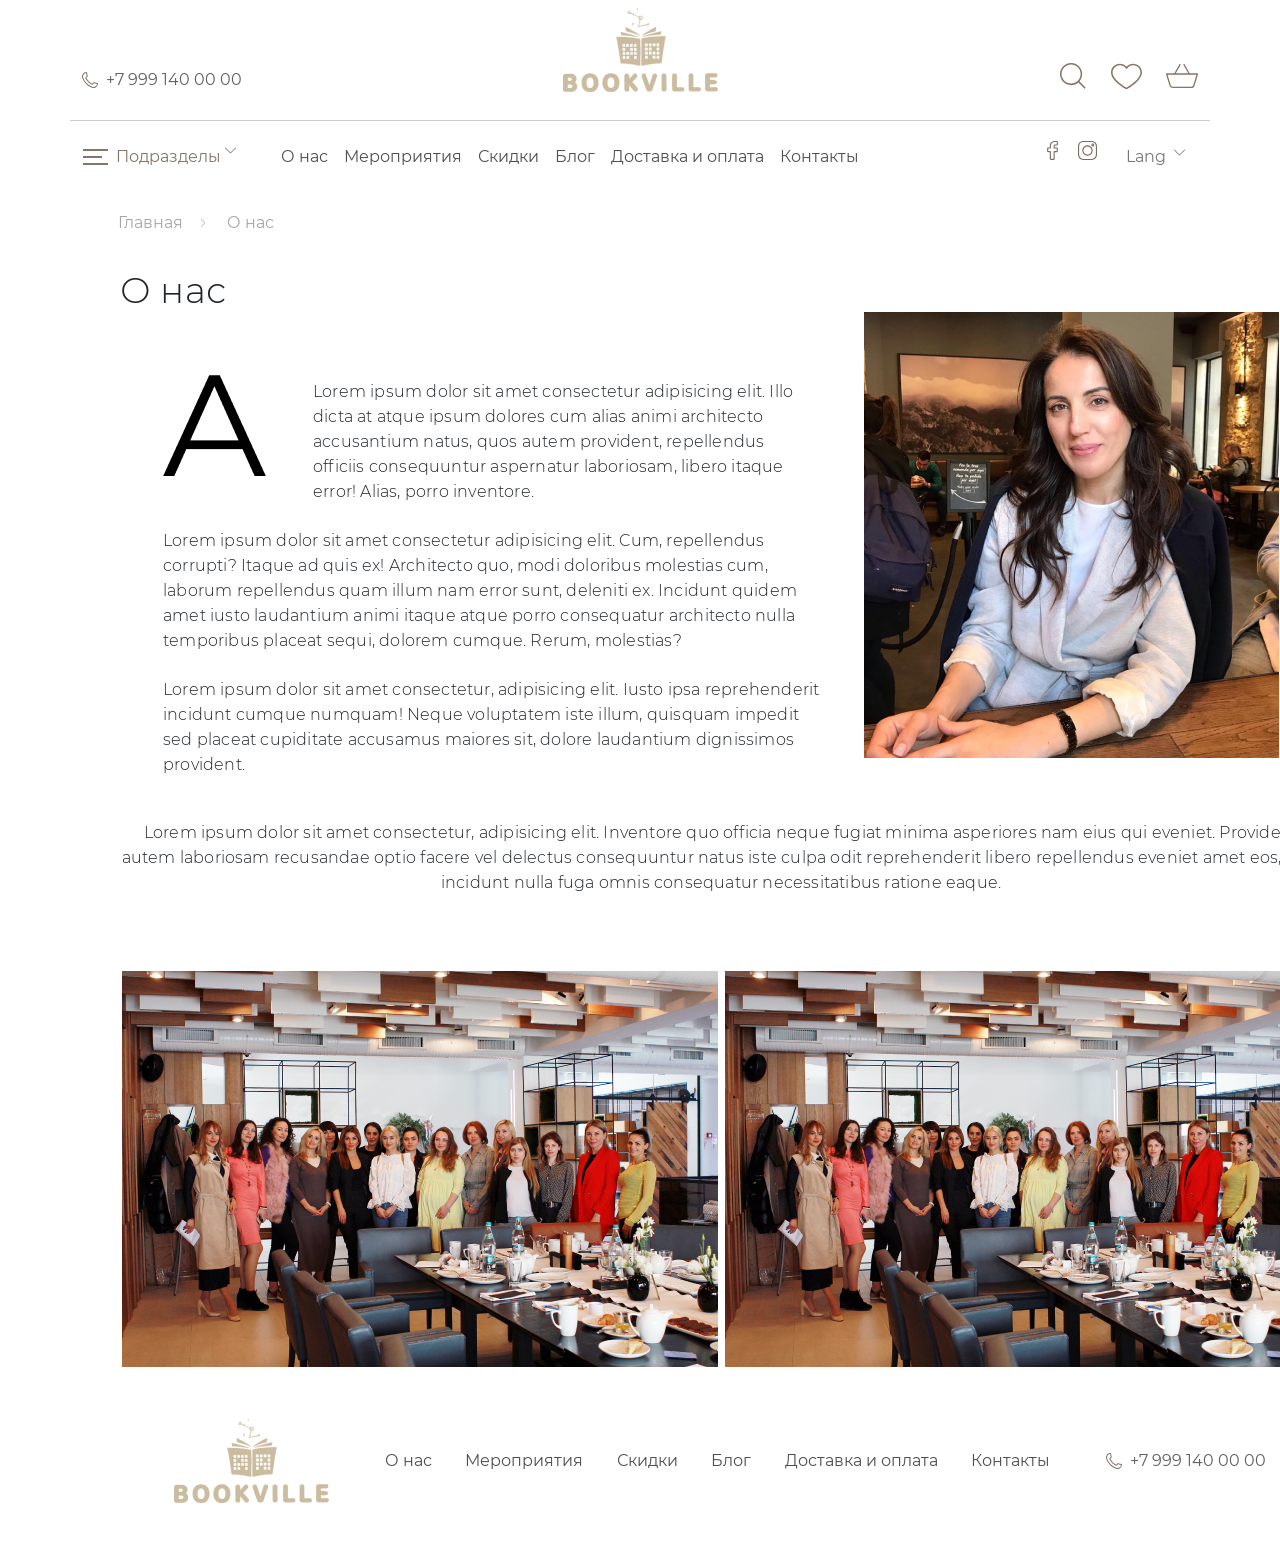
==== commit 4c3f8e2d: "2nd page Desktop" ====
--- a/index.html
+++ b/index.html
@@ -1,822 +1,233 @@
 <!DOCTYPE html>
-<html lang="ru">
-
+<html lang="en">
 <head>
-  <meta charset="UTF-8">
-  <meta http-equiv="X-UA-Compatible" content="IE=edge">
-  <meta name="viewport" content="width=device-width, initial-scale=1.0">
-  <title>BOOKVILLE</title>
-  <link rel="stylesheet" href="fonts.css">
-  <link href="https://cdn.jsdelivr.net/npm/bootstrap@5.0.1/dist/css/bootstrap.min.css" rel="stylesheet"
+    <meta charset="UTF-8">
+    <meta http-equiv="X-UA-Compatible" content="IE=edge">
+    <meta name="viewport" content="width=device-width, initial-scale=1.0">
+    <title>2nd page</title>
+    <link rel="stylesheet" href="fonts.css">
+    <link href="https://cdn.jsdelivr.net/npm/bootstrap@5.0.1/dist/css/bootstrap.min.css" rel="stylesheet"
     integrity="sha384-+0n0xVW2eSR5OomGNYDnhzAbDsOXxcvSN1TPprVMTNDbiYZCxYbOOl7+AMvyTG2x" crossorigin="anonymous">
-  <link rel="stylesheet" href="style.css">
+    <link rel="stylesheet" href="style.css">
+
 </head>
-
 <body>
-  <header class="header mb-4">
-    <div class="row">
-      <nav class="navbar navbar-expand-lg">
-        <div class="container-xl d-flex justify-content-between align-items-end header-border-bottom">
-          <a class="col-4 d-flex text-grey-1 text-decoration-none" href="tel:+7 999 140 00 00">
-            <span class="d-block header-tel-icon d-inline-block align-top me-2 my-auto"></span>
-            +7 999 140 00 00</a>
-          <a class="col-4 d-flex justify-content-center" href="#"><img src="img/header/header-logo.png" alt="logo"></a>
-          <div class="col-4 collapse navbar-collapse justify-content-end">
-            <button class="btn header-icon header-btn-search me-4" type="button"
-              onclick="openbox('search'); return false"></button>
-            <a class="header-icon header-btn-favorites me-4" href="#"></a>
-            <a class="header-icon header-btn-cart" href="#"></a>
+    <header class="header mb-4">
+        <div class="row">
+          <nav class="navbar navbar-expand-lg">
+            <div class="container-xl d-flex justify-content-between align-items-end header-border-bottom">
+              <a class="col-4 d-flex text-grey-1 text-decoration-none" href="tel:+7 999 140 00 00">
+                <span class="d-block header-tel-icon d-inline-block align-top me-2 my-auto"></span>
+                +7 999 140 00 00</a>
+              <a class="col-4 d-flex justify-content-center" href="#"><img src="img/header/header-logo.png" alt="logo"></a>
+              <div class="col-4 collapse navbar-collapse justify-content-end">
+                <button class="btn header-icon header-btn-search me-4" type="button"
+                  onclick="openbox('search'); return false"></button>
+                <a class="header-icon header-btn-favorites me-4" href="#"></a>
+                <a class="header-icon header-btn-cart" href="#"></a>
+              </div>
+            </div>
+          </nav>
+        </div>
+        <div class="row">
+          <nav class="navbar navbar-expand-lg">
+            <div class="container-xl">
+              <div class="collapse navbar-collapse">
+                <div class="dropdown dropdown-section me-4">
+                  <a class="btn dropdown-toggle d-flex text-brown-1 p-left-0" type="button" id="dropdownSection"
+                    data-bs-toggle="dropdown" aria-expanded="false">
+                    <span class="d-block header-menu-icon d-inline-block align-top me-2 my-auto"></span>Подразделы
+                  </a>
+                  <div class="dropdown-menu dropdown-section-menu" aria-labelledby="dropdownSection">
+                    <div class="d-flex justify-content-between">
+                      <div class="col-4 me-3">
+                        <p class="dropdown-item dropdown-section-item">Книги</p>
+                        <ul class="dropdown-section-inner">
+                          <li><a href="#" class="dropdown-section-link">Художественная литература</a></li>
+                          <li><a href="#" class="dropdown-section-link">Саморазвитие</a></li>
+                          <li><a href="#" class="dropdown-section-link">Психология</a></li>
+                          <li><a href="#" class="dropdown-section-link">Философия</a></li>
+                          <li><a href="#" class="dropdown-section-link">Здоровье</a></li>
+                          <li><a href="#" class="dropdown-section-link mb-0">Книги для детей
+                              <ul class="dropdown-subsection-inner">
+                                <li><a href="#" class="dropdown-subsection-link">– для 0 - 3 лет</a></li>
+                                <li><a href="#" class="dropdown-subsection-link">– для 3 - 7 лет</a></li>
+                                <li><a href="#" class="dropdown-subsection-link">– для 7 - 10 лет</a></li>
+                              </ul>
+                            </a></li>
+                          <li><a href="#" class="dropdown-section-link">Книги для подростков</a></li>
+                          <li><a href="#" class="dropdown-section-link">Эксклюзивные издания</a></li>
+                        </ul>
+                      </div>
+                      <div class="col-4 me-3">
+                        <p class="dropdown-item dropdown-section-item">Игры</p>
+                        <ul class="dropdown-section-inner col-4">
+                          <li><a href="#" class="dropdown-section-link">Детские</a></li>
+                          <li><a href="#" class="dropdown-section-link">Взрослые</a></li>
+                        </ul>
+                        <p class="dropdown-item dropdown-section-item">Канцеляркие товары</p>
+                        <ul class="dropdown-section-inner">
+                          <li><a href="#" class="dropdown-section-link">Блокноты</a></li>
+                          <li><a href="#" class="dropdown-section-link">Тетради</a></li>
+                          <li><a href="#" class="dropdown-section-link">Планеры и трекеры</a></li>
+                          <li><a href="#" class="dropdown-section-link">Ручки</a></li>
+                          <li><a href="#" class="dropdown-section-link">Карандаши и фломастеры</a></li>
+                        </ul>
+                        <p class="dropdown-item dropdown-section-item">Сертификаты</p>
+                        <p class="dropdown-item dropdown-section-item">Подарочные наборы</p>
+                      </div>
+                      <div class="col-4">
+                        <p class="dropdown-item dropdown-section-item col-4">Упаковка</p>
+                        <ul class="dropdown-section-inner">
+                          <li><a href="#" class="dropdown-section-link">Упаковочная бумага</a></li>
+                          <li><a href="#" class="dropdown-section-link">Коробки</a></li>
+                          <li><a href="#" class="dropdown-section-link">Ленты</a></li>
+                          <li><a href="#" class="dropdown-section-link">Конверты</a></li>
+                          <li><a href="#" class="dropdown-section-link">Открытки</a></li>
+                          <li><a href="#" class="dropdown-section-link">Пакеты</a></li>
+                          <li><a href="#" class="dropdown-section-link">Подарочный декор</a></li>
+                        </ul>
+                      </div>
+    
+    
+    
+                    </div>
+                  </div>
+    
+                </div>
+                <ul class="navbar-nav mr-auto mb-2 mb-lg-0">
+                  <li class="nav-item">
+                    <a class="nav-link text-brown-2">О нас</a>
+                  </li>
+                  <li class="nav-item">
+                    <a class="nav-link text-brown-2">Мероприятия</a>
+                  </li>
+                  <li class="nav-item">
+                    <a class="nav-link text-brown-2">Скидки</a>
+                  </li>
+                  <li class="nav-item">
+                    <a class="nav-link text-brown-2">Блог</a>
+                  </li>
+                  <li class="nav-item">
+                    <a class="nav-link text-brown-2">Доставка и оплата</a>
+                  </li>
+                  <li class="nav-item">
+                    <a class="nav-link text-brown-2">Контакты</a>
+                  </li>
+                </ul>
+              </div>
+              <div class="collapse navbar-collapse justify-content-end">
+                <ul class="navbar-nav mr-auto mb-2 mb-lg-0">
+                  <li class="nav-item me-3">
+                    <a class="header-facebook">
+                      <img src="img/header/facebook.svg" alt="facebook">
+                    </a>
+                  </li>
+                  <li class="nav-item me-3">
+                    <a class="header-instagram">
+                      <img src="img/header/instagram.svg" alt="instagram">
+                    </a>
+                  </li>
+                  <li class="nav-item dropdown p-right-0">
+                    <button class="btn btn-menu-local dropdown-toggle text-grey-2" type="button" id="lang"
+                      data-bs-toggle="dropdown" aria-expanded="false">
+                      Lang
+                    </button>
+                    <ul class="dropdown-menu" aria-labelledby="lang">
+                      <li><a class="dropdown-item" href="#">RU</a></li>
+                      <li><a class="dropdown-item" href="#">EN</a></li>
+                    </ul>
+                  </li>
+                </ul>
+              </div>
+            </div>
+          </nav>
+        </div>
+        <div class="container-xl">
+          <div class="row">
+            <form class="header-form col-3" id="search" style="display: none;">
+              <input class="header-form-input form-control mr-2" type="search" placeholder="Поиск" aria-label="Search">
+              <button class="btn header-btn-search header-btn-search-small" type="submit"></button>
+            </form>
           </div>
         </div>
-      </nav>
-    </div>
-    <div class="row">
-      <nav class="navbar navbar-expand-lg">
-        <div class="container-xl">
-          <div class="collapse navbar-collapse">
-            <div class="dropdown dropdown-section me-4">
-              <a class="btn dropdown-toggle d-flex text-brown-1 p-left-0" type="button" id="dropdownSection"
-                data-bs-toggle="dropdown" aria-expanded="false">
-                <span class="d-block header-menu-icon d-inline-block align-top me-2 my-auto"></span>Подразделы
-              </a>
-              <div class="dropdown-menu dropdown-section-menu" aria-labelledby="dropdownSection">
-                <div class="d-flex justify-content-between">
-                  <div class="col-4 me-3">
-                    <p class="dropdown-item dropdown-section-item">Книги</p>
-                    <ul class="dropdown-section-inner">
-                      <li><a href="#" class="dropdown-section-link">Художественная литература</a></li>
-                      <li><a href="#" class="dropdown-section-link">Саморазвитие</a></li>
-                      <li><a href="#" class="dropdown-section-link">Психология</a></li>
-                      <li><a href="#" class="dropdown-section-link">Философия</a></li>
-                      <li><a href="#" class="dropdown-section-link">Здоровье</a></li>
-                      <li><a href="#" class="dropdown-section-link mb-0">Книги для детей
-                          <ul class="dropdown-subsection-inner">
-                            <li><a href="#" class="dropdown-subsection-link">– для 0 - 3 лет</a></li>
-                            <li><a href="#" class="dropdown-subsection-link">– для 3 - 7 лет</a></li>
-                            <li><a href="#" class="dropdown-subsection-link">– для 7 - 10 лет</a></li>
-                          </ul>
-                        </a></li>
-                      <li><a href="#" class="dropdown-section-link">Книги для подростков</a></li>
-                      <li><a href="#" class="dropdown-section-link">Эксклюзивные издания</a></li>
-                    </ul>
-                  </div>
-                  <div class="col-4 me-3">
-                    <p class="dropdown-item dropdown-section-item">Игры</p>
-                    <ul class="dropdown-section-inner col-4">
-                      <li><a href="#" class="dropdown-section-link">Детские</a></li>
-                      <li><a href="#" class="dropdown-section-link">Взрослые</a></li>
-                    </ul>
-                    <p class="dropdown-item dropdown-section-item">Канцеляркие товары</p>
-                    <ul class="dropdown-section-inner">
-                      <li><a href="#" class="dropdown-section-link">Блокноты</a></li>
-                      <li><a href="#" class="dropdown-section-link">Тетради</a></li>
-                      <li><a href="#" class="dropdown-section-link">Планеры и трекеры</a></li>
-                      <li><a href="#" class="dropdown-section-link">Ручки</a></li>
-                      <li><a href="#" class="dropdown-section-link">Карандаши и фломастеры</a></li>
-                    </ul>
-                    <p class="dropdown-item dropdown-section-item">Сертификаты</p>
-                    <p class="dropdown-item dropdown-section-item">Подарочные наборы</p>
-                  </div>
-                  <div class="col-4">
-                    <p class="dropdown-item dropdown-section-item col-4">Упаковка</p>
-                    <ul class="dropdown-section-inner">
-                      <li><a href="#" class="dropdown-section-link">Упаковочная бумага</a></li>
-                      <li><a href="#" class="dropdown-section-link">Коробки</a></li>
-                      <li><a href="#" class="dropdown-section-link">Ленты</a></li>
-                      <li><a href="#" class="dropdown-section-link">Конверты</a></li>
-                      <li><a href="#" class="dropdown-section-link">Открытки</a></li>
-                      <li><a href="#" class="dropdown-section-link">Пакеты</a></li>
-                      <li><a href="#" class="dropdown-section-link">Подарочный декор</a></li>
-                    </ul>
-                  </div>
-
-
-
-                </div>
-              </div>
-
-            </div>
-            <ul class="navbar-nav mr-auto mb-2 mb-lg-0">
-              <li class="nav-item">
-                <a class="nav-link text-brown-2">О нас</a>
-              </li>
-              <li class="nav-item">
-                <a class="nav-link text-brown-2">Мероприятия</a>
-              </li>
-              <li class="nav-item">
-                <a class="nav-link text-brown-2">Скидки</a>
-              </li>
-              <li class="nav-item">
-                <a class="nav-link text-brown-2">Блог</a>
-              </li>
-              <li class="nav-item">
-                <a class="nav-link text-brown-2">Доставка и оплата</a>
-              </li>
-              <li class="nav-item">
-                <a class="nav-link text-brown-2">Контакты</a>
-              </li>
-            </ul>
+    
+    
+      </header>
+    <main>
+        <div class="wrapper">
+            <div class="section1">
+                <div class="nav">
+                    <div class="nav1"><a href="">Главная</a></div>
+                    <img src="img/arrow.png" alt="">
+                    <div class="nav2"><a href="">О нас</a></div>
+                </div>
+            </div>
+            <div class="section2">
+                <h1>О нас</h1>
+                    <div class="container">
+                        <div class="container-left">
+                            <div class="container-left__letter">
+                                <div class="letter-img"><img src="img/А.png" alt=""></div>
+                                <div class="letter-text"><h4>Lorem ipsum dolor sit amet consectetur adipisicing elit. Illo dicta at atque ipsum dolores cum alias animi architecto accusantium natus, quos autem provident, repellendus officiis consequuntur aspernatur laboriosam, libero itaque error! Alias, porro inventore.</h4></div>
+                            </div>
+                            <h4>Lorem ipsum dolor sit amet consectetur adipisicing elit. Cum, repellendus corrupti? Itaque ad quis ex! Architecto quo, modi doloribus molestias cum, laborum repellendus quam illum nam error sunt, deleniti ex. Incidunt quidem amet iusto laudantium animi itaque atque porro consequatur architecto nulla temporibus placeat sequi, dolorem cumque. Rerum, molestias?</h4>
+                            <h4>Lorem ipsum dolor sit amet consectetur, adipisicing elit. Iusto ipsa reprehenderit incidunt cumque numquam! Neque voluptatem iste illum, quisquam impedit sed placeat cupiditate accusamus maiores sit, dolore laudantium dignissimos provident.</h4>
+                        </div>
+                        <div class="container-right"></div>
+                    </div>
+            </div>
+            <div class="section3"><h4>Lorem ipsum dolor sit amet consectetur, adipisicing elit. Inventore quo officia neque fugiat minima asperiores nam eius qui eveniet. Provident autem laboriosam recusandae optio facere vel delectus consequuntur natus iste culpa odit reprehenderit libero repellendus eveniet amet eos, alias incidunt nulla fuga omnis consequatur necessitatibus ratione eaque.</h4></div>
+            <div class="container-xxl section4">
+              <div class="row me-1 row-cols-2">
+                <div class="col-12 gy-4 col-lg-6">
+                  <img src="img/pic2.png" alt="">
+                </div>
+                <div class="col-12 gy-4 col-lg-6">
+                  <img src="img/pic2.png" alt="">
+                </div>
+              </div>
+            </div>
+        </div>
+
+        <h4></h4>
+
+
+        <footer class="footer p-top-20 p-bottom-30">
+          <div class="container-xl">
+            <nav class="navbar navbar-expand-lg">
+              <div class="container-xl d-flex justify-content-between">
+                <a class="d-flex justify-content-center me-5" href="#"><img src="img/header/header-logo.png" alt="logo"></a>
+                <ul class="navbar-nav mr-auto mb-2 mb-lg-0 justify-content-between flex-grow-1 me-5">
+                  <li class="nav-item">
+                    <a class="nav-link text-brown-2">О нас</a>
+                  </li>
+                  <li class="nav-item">
+                    <a class="nav-link text-brown-2">Мероприятия</a>
+                  </li>
+                  <li class="nav-item">
+                    <a class="nav-link text-brown-2">Скидки</a>
+                  </li>
+                  <li class="nav-item">
+                    <a class="nav-link text-brown-2">Блог</a>
+                  </li>
+                  <li class="nav-item">
+                    <a class="nav-link text-brown-2">Доставка и оплата</a>
+                  </li>
+                  <li class="nav-item">
+                    <a class="nav-link text-brown-2">Контакты</a>
+                  </li>
+                </ul>
+                <a class="d-flex text-grey-1 text-decoration-none" href="tel:+7 999 140 00 00">
+                  <span class="d-block header-tel-icon d-inline-block align-top me-2 my-auto"></span>
+                  +7 999 140 00 00</a>
+              </div>
+            </nav>
           </div>
-          <div class="collapse navbar-collapse justify-content-end">
-            <ul class="navbar-nav mr-auto mb-2 mb-lg-0">
-              <li class="nav-item me-3">
-                <a class="header-facebook">
-                  <img src="img/header/facebook.svg" alt="facebook">
-                </a>
-              </li>
-              <li class="nav-item me-3">
-                <a class="header-instagram">
-                  <img src="img/header/instagram.svg" alt="instagram">
-                </a>
-              </li>
-              <li class="nav-item dropdown p-right-0">
-                <button class="btn btn-menu-local dropdown-toggle text-grey-2" type="button" id="lang"
-                  data-bs-toggle="dropdown" aria-expanded="false">
-                  Lang
-                </button>
-                <ul class="dropdown-menu" aria-labelledby="lang">
-                  <li><a class="dropdown-item" href="#">RU</a></li>
-                  <li><a class="dropdown-item" href="#">EN</a></li>
-                </ul>
-              </li>
-            </ul>
-          </div>
-        </div>
-      </nav>
-    </div>
-    <div class="container-xl">
-      <div class="row">
-        <form class="header-form col-3" id="search" style="display: none;">
-          <input class="header-form-input form-control mr-2" type="search" placeholder="Поиск" aria-label="Search">
-          <button class="btn header-btn-search header-btn-search-small" type="submit"></button>
-        </form>
-      </div>
-    </div>
-
-
-  </header>
-
-  <main class="main">
-    <section class="hero mb-5">
-      <div class="container-xl">
-        <div class="row mb-4">
-          <div id="carouselExampleControls" class="carousel slide" data-ride="carousel">
-            <div class="carousel-inner">
-              <div class="carousel-item active">
-                <img src="img/hero/hero-1.jpg" class="d-block w-100" alt="...">
-              </div>
-              <div class="carousel-item">
-                <img src="img/hero/hero-2.jpg" class="d-block w-100" alt="...">
-              </div>
-              <div class="carousel-item">
-                <img src="img/hero/hero-3.jpg" class="d-block w-100" alt="...">
-              </div>
-            </div>
-            <a class="carousel-control-prev" href="#carouselExampleControls" role="button" data-slide="prev">
-              <span class="carousel-control-prev-icon" aria-hidden="true"></span>
-              <span class="visually-hidden">Previous</span>
-            </a>
-            <a class="carousel-control-next" href="#carouselExampleControls" role="button" data-slide="next">
-              <span class="carousel-control-next-icon" aria-hidden="true"></span>
-              <span class="visually-hidden">Next</span>
-            </a>
-          </div>
-        </div>
-        <div class="row">
-          <div class="container">
-            <ol class="list-group list-group-horizontal d-flex justify-content-between hero-list-group">
-              <li class="col-3 list-group-item hero-list-item text-grey-3 d-flex align-items-center me-2">
-                <span class="hero-list-number text-brown-1 me-1">1</span> Консультация
-                книжного сомелье
-              </li>
-              <li class=" col-3 list-group-item hero-list-item text-grey-3 d-flex align-items-center me-2"><span
-                  class="hero-list-number text-brown-1 me-1">2</span>
-                Доставка 1-2
-                дня</li>
-              <li class="col-3 list-group-item hero-list-item text-grey-3 d-flex align-items-center me-2"><span
-                  class="hero-list-number text-brown-1 me-1">3</span>
-                Уникальные
-                подборки книг</li>
-              <li class="col-3 list-group-item hero-list-item text-grey-3 d-flex align-items-center"><span
-                  class="hero-list-number text-brown-1 me-1">4</span>
-                Эстетическая
-                упаковка</li>
-            </ol>
-          </div>
-
-        </div>
-      </div>
-
-    </section>
-
-    <section class="about bg-decoration p-50 mb-5">
-      <div class="container-xl">
-        <div class="row">
-          <span class="mb-2 text-brown-1">BOOKVILLE</span>
-          <h2 class="mb-4 section-title">О нашей компании</h2>
-        </div>
-        <div class="row">
-          <p class="col p-left-40 me-3">Lorem ipsum dolor sit amet, consectetur adipisicing elit, sed do eiusmod
-            tempor
-            incididunt
-            ut
-            labore et dolore magna aliqua. Ut enim ad minim veniam, quis nostrud exercitation ullamco laboris nisi ut
-            aliquip ex ea commodo consequat incididunt ut laboret.</p>
-          <p class="col p-left-40">Lorem ipsum dolor sit amet, consectetur adipisicing elit, sed do eiusmod tempor
-            incididunt
-            ut
-            labore et dolore magna aliqua. Ut enim ad minim veniam, quis nostrud exercitation ullamco laboris nisi ut
-            aliquip ex ea commodo consequat incididunt ut laboret.</p>
-        </div>
-      </div>
-
-    </section>
-
-    <section class="popular mb-5 p-top-20">
-      <div class="container-xl">
-        <h2 class="mb-3 section-title text-center mb-3">Популярные товары</h2>
-        <div class="row">
-          <div id="carouselPopularControls" class="carousel slide" data-ride="carousel">
-            <div class="carousel-inner">
-              <div class="carousel-item active d-flex justify-content-between">
-                <div class="card me-3 card-local">
-                  <div class="card-img" href="#">
-                    <a href="#"><img src="img/book.jpg" class="card-img-top card-local-img" alt="book"></a>
-                    <button class="btn btn-favorites d-flex justify-content-center align-items-center" type="button">
-                      <span class="btn-favorites-icon"></span>
-                    </button>
-                  </div>
-                  <div class="card-body card-local-body justify-self-end d-flex flex-column justify-content-end">
-                    <p class="card-text-local">Ольга Примаченко</p>
-                    <h5 class="card-title card-title-local">К себе нежно</h5>
-                    <p class="card-price d-flex justify-content-between"><span class="card-price-text d-block">790
-                        ₽</span><span class="card-price-cart d-block"></span>
-                    </p>
-                  </div>
-                </div>
-                <div class="card me-3 card-local">
-                  <div class="card-img" href="#">
-                    <a href="#"><img src="img/book.jpg" class="card-img-top card-local-img" alt="book"></a>
-                    <button class="btn btn-favorites d-flex justify-content-center align-items-center" type="button">
-                      <span class="btn-favorites-icon"></span>
-                    </button>
-                  </div>
-                  <div class="card-body card-local-body justify-self-end d-flex flex-column justify-content-end">
-                    <p class="card-text-local">Ольга Примаченко</p>
-                    <h5 class="card-title card-title-local">К себе нежно</h5>
-                    <p class="card-price d-flex justify-content-between"><span class="card-price-text d-block">790
-                        ₽</span><span class="card-price-cart d-block"></span>
-                    </p>
-                  </div>
-                </div>
-                <div class="card me-3 card-local">
-                  <div class="card-img" href="#">
-                    <a href="#"><img src="img/book.jpg" class="card-img-top card-local-img" alt="book"></a>
-                    <button class="btn btn-favorites d-flex justify-content-center align-items-center" type="button">
-                      <span class="btn-favorites-icon"></span>
-                    </button>
-                  </div>
-                  <div class="card-body card-local-body justify-self-end d-flex flex-column justify-content-end">
-                    <p class="card-text-local">Ольга Примаченко</p>
-                    <h5 class="card-title card-title-local">К себе нежно</h5>
-                    <p class="card-price d-flex justify-content-between"><span class="card-price-text d-block">790
-                        ₽</span><span class="card-price-cart d-block"></span>
-                    </p>
-                  </div>
-                </div>
-                <div class="card me-3 card-local">
-                  <div class="card-img" href="#">
-                    <a href="#"><img src="img/book.jpg" class="card-img-top card-local-img" alt="book"></a>
-                    <button class="btn btn-favorites d-flex justify-content-center align-items-center" type="button">
-                      <span class="btn-favorites-icon"></span>
-                    </button>
-                  </div>
-                  <div class="card-body card-local-body justify-self-end d-flex flex-column justify-content-end">
-                    <p class="card-text-local">Ольга Примаченко</p>
-                    <h5 class="card-title card-title-local">К себе нежно</h5>
-                    <p class="card-price d-flex justify-content-between"><span class="card-price-text d-block">790
-                        ₽</span><span class="card-price-cart d-block"></span>
-                    </p>
-                  </div>
-                </div>
-              </div>
-              <div class="carousel-item active d-flex justify-content-between">
-                <div class="card me-3 card-local">
-                  <div class="card-img" href="#">
-                    <a href="#"><img src="img/book.jpg" class="card-img-top card-local-img" alt="book"></a>
-                    <button class="btn btn-favorites d-flex justify-content-center align-items-center" type="button">
-                      <span class="btn-favorites-icon"></span>
-                    </button>
-                  </div>
-                  <div class="card-body card-local-body justify-self-end d-flex flex-column justify-content-end">
-                    <p class="card-text-local">Ольга Примаченко</p>
-                    <h5 class="card-title card-title-local">К себе нежно</h5>
-                    <p class="card-price d-flex justify-content-between"><span class="card-price-text d-block">790
-                        ₽</span><span class="card-price-cart d-block"></span>
-                    </p>
-                  </div>
-                </div>
-                <div class="card me-3 card-local">
-                  <div class="card-img" href="#">
-                    <a href="#"><img src="img/book.jpg" class="card-img-top card-local-img" alt="book"></a>
-                    <button class="btn btn-favorites d-flex justify-content-center align-items-center" type="button">
-                      <span class="btn-favorites-icon"></span>
-                    </button>
-                  </div>
-                  <div class="card-body card-local-body justify-self-end d-flex flex-column justify-content-end">
-                    <p class="card-text-local">Ольга Примаченко</p>
-                    <h5 class="card-title card-title-local">К себе нежно</h5>
-                    <p class="card-price d-flex justify-content-between"><span class="card-price-text d-block">790
-                        ₽</span><span class="card-price-cart d-block"></span>
-                    </p>
-                  </div>
-                </div>
-                <div class="card me-3 card-local">
-                  <div class="card-img" href="#">
-                    <a href="#"><img src="img/book.jpg" class="card-img-top card-local-img" alt="book"></a>
-                    <button class="btn btn-favorites d-flex justify-content-center align-items-center" type="button">
-                      <span class="btn-favorites-icon"></span>
-                    </button>
-                  </div>
-                  <div class="card-body card-local-body justify-self-end d-flex flex-column justify-content-end">
-                    <p class="card-text-local">Ольга Примаченко</p>
-                    <h5 class="card-title card-title-local">К себе нежно</h5>
-                    <p class="card-price d-flex justify-content-between"><span class="card-price-text d-block">790
-                        ₽</span><span class="card-price-cart d-block"></span>
-                    </p>
-                  </div>
-                </div>
-                <div class="card me-3 card-local">
-                  <div class="card-img" href="#">
-                    <a href="#"><img src="img/book.jpg" class="card-img-top card-local-img" alt="book"></a>
-                    <button class="btn btn-favorites d-flex justify-content-center align-items-center" type="button">
-                      <span class="btn-favorites-icon"></span>
-                    </button>
-                  </div>
-                  <div class="card-body card-local-body justify-self-end d-flex flex-column justify-content-end">
-                    <p class="card-text-local">Ольга Примаченко</p>
-                    <h5 class="card-title card-title-local">К себе нежно</h5>
-                    <p class="card-price d-flex justify-content-between"><span class="card-price-text d-block">790
-                        ₽</span><span class="card-price-cart d-block"></span>
-                    </p>
-                  </div>
-                </div>
-              </div>
-
-            </div>
-            <a class="carousel-control-prev" href="#carouselPopularControls" role="button" data-slide="prev">
-              <span class="carousel-control-prev-icon" aria-hidden="true"></span>
-              <span class="visually-hidden">Previous</span>
-            </a>
-            <a class="carousel-control-next" href="#carouselPopularControls" role="button" data-slide="next">
-              <span class="carousel-control-next-icon" aria-hidden="true"></span>
-              <span class="visually-hidden">Next</span>
-            </a>
-          </div>
-        </div>
-      </div>
-    </section>
-
-    <section class="discount mb-5 p-top-20">
-      <div class="container-xl">
-        <h2 class="mb-3 section-title text-center mb-3">Скидки</h2>
-        <div class="row">
-          <div id="carouselDiscountControls" class="carousel slide" data-ride="carousel">
-            <div class="carousel-inner">
-              <div class="carousel-item active d-flex justify-content-between">
-                <div class="card me-3 card-local card-popular">
-                  <div class="card-img" href="#">
-                    <a href="#"><img src="img/book.jpg" class="card-img-top card-local-img" alt="book"></a>
-                    <button class="btn btn-favorites d-flex justify-content-center align-items-center" type="button">
-                      <span class="btn-favorites-icon"></span>
-                    </button>
-                  </div>
-                  <div class="card-body card-local-body justify-self-end d-flex flex-column justify-content-end">
-                    <p class="card-text-local">Ольга Примаченко</p>
-                    <h5 class="card-title card-title-local">К себе нежно</h5>
-                    <p class="card-price d-flex justify-content-between"><span class="card-price-text d-block">790
-                        ₽</span><span class="card-price-cart d-block"></span>
-                    </p>
-                  </div>
-                </div>
-                <div class="card me-3 card-local card-popular">
-                  <div class="card-img" href="#">
-                    <a href="#"><img src="img/book.jpg" class="card-img-top card-local-img" alt="book"></a>
-                    <button class="btn btn-favorites d-flex justify-content-center align-items-center" type="button">
-                      <span class="btn-favorites-icon"></span>
-                    </button>
-                  </div>
-                  <div class="card-body card-local-body justify-self-end d-flex flex-column justify-content-end">
-                    <p class="card-text-local">Ольга Примаченко</p>
-                    <h5 class="card-title card-title-local">К себе нежно</h5>
-                    <p class="card-price d-flex justify-content-between"><span class="card-price-text d-block">790
-                        ₽</span><span class="card-price-cart d-block"></span>
-                    </p>
-                  </div>
-                </div>
-                <div class="card me-3 card-local card-popular">
-                  <div class="card-img" href="#">
-                    <a href="#"><img src="img/book.jpg" class="card-img-top card-local-img" alt="book"></a>
-                    <button class="btn btn-favorites d-flex justify-content-center align-items-center" type="button">
-                      <span class="btn-favorites-icon"></span>
-                    </button>
-                  </div>
-                  <div class="card-body card-local-body justify-self-end d-flex flex-column justify-content-end">
-                    <p class="card-text-local">Ольга Примаченко</p>
-                    <h5 class="card-title card-title-local">К себе нежно</h5>
-                    <p class="card-price d-flex justify-content-between"><span class="card-price-text d-block">790
-                        ₽</span><span class="card-price-cart d-block"></span>
-                    </p>
-                  </div>
-                </div>
-                <div class="card me-3 card-local card-popular">
-                  <div class="card-img" href="#">
-                    <a href="#"><img src="img/book.jpg" class="card-img-top card-local-img" alt="book"></a>
-                    <button class="btn btn-favorites d-flex justify-content-center align-items-center" type="button">
-                      <span class="btn-favorites-icon"></span>
-                    </button>
-                  </div>
-                  <div class="card-body card-local-body justify-self-end d-flex flex-column justify-content-end">
-                    <p class="card-text-local">Ольга Примаченко</p>
-                    <h5 class="card-title card-title-local">К себе нежно</h5>
-                    <p class="card-price d-flex justify-content-between"><span class="card-price-text d-block">790
-                        ₽</span><span class="card-price-cart d-block"></span>
-                    </p>
-                  </div>
-                </div>
-              </div>
-              <div class="carousel-item active d-flex justify-content-between">
-                <div class="card me-3 card-local card-popular">
-                  <div class="card-img" href="#">
-                    <a href="#"><img src="img/book.jpg" class="card-img-top card-local-img" alt="book"></a>
-                    <button class="btn btn-favorites d-flex justify-content-center align-items-center" type="button">
-                      <span class="btn-favorites-icon"></span>
-                    </button>
-                  </div>
-                  <div class="card-body card-local-body justify-self-end d-flex flex-column justify-content-end">
-                    <p class="card-text-local">Ольга Примаченко</p>
-                    <h5 class="card-title card-title-local">К себе нежно</h5>
-                    <p class="card-price d-flex justify-content-between"><span class="card-price-text d-block">790
-                        ₽</span><span class="card-price-cart d-block"></span>
-                    </p>
-                  </div>
-                </div>
-                <div class="card me-3 card-local card-popular">
-                  <div class="card-img" href="#">
-                    <a href="#"><img src="img/book.jpg" class="card-img-top card-local-img" alt="book"></a>
-                    <button class="btn btn-favorites d-flex justify-content-center align-items-center" type="button">
-                      <span class="btn-favorites-icon"></span>
-                    </button>
-                  </div>
-                  <div class="card-body card-local-body justify-self-end d-flex flex-column justify-content-end">
-                    <p class="card-text-local">Ольга Примаченко</p>
-                    <h5 class="card-title card-title-local">К себе нежно</h5>
-                    <p class="card-price d-flex justify-content-between"><span class="card-price-text d-block">790
-                        ₽</span><span class="card-price-cart d-block"></span>
-                    </p>
-                  </div>
-                </div>
-                <div class="card me-3 card-local card-popular">
-                  <div class="card-img" href="#">
-                    <a href="#"><img src="img/book.jpg" class="card-img-top card-local-img" alt="book"></a>
-                    <button class="btn btn-favorites d-flex justify-content-center align-items-center" type="button">
-                      <span class="btn-favorites-icon"></span>
-                    </button>
-                  </div>
-                  <div class="card-body card-local-body justify-self-end d-flex flex-column justify-content-end">
-                    <p class="card-text-local">Ольга Примаченко</p>
-                    <h5 class="card-title card-title-local">К себе нежно</h5>
-                    <p class="card-price d-flex justify-content-between"><span class="card-price-text d-block">790
-                        ₽</span><span class="card-price-cart d-block"></span>
-                    </p>
-                  </div>
-                </div>
-                <div class="card me-3 card-local card-popular">
-                  <div class="card-img" href="#">
-                    <a href="#"><img src="img/book.jpg" class="card-img-top card-local-img" alt="book"></a>
-                    <button class="btn btn-favorites d-flex justify-content-center align-items-center" type="button">
-                      <span class="btn-favorites-icon"></span>
-                    </button>
-                  </div>
-                  <div class="card-body card-local-body justify-self-end d-flex flex-column justify-content-end">
-                    <p class="card-text-local">Ольга Примаченко</p>
-                    <h5 class="card-title card-title-local">К себе нежно</h5>
-                    <p class="card-price d-flex justify-content-between"><span class="card-price-text d-block">790
-                        ₽</span><span class="card-price-cart d-block"></span>
-                    </p>
-                  </div>
-                </div>
-              </div>
-
-            </div>
-            <a class="carousel-control-prev" href="#carouselDiscountControls" role="button" data-slide="prev">
-              <span class="carousel-control-prev-icon" aria-hidden="true"></span>
-              <span class="visually-hidden">Previous</span>
-            </a>
-            <a class="carousel-control-next" href="#carouselDiscountControls" role="button" data-slide="next">
-              <span class="carousel-control-next-icon" aria-hidden="true"></span>
-              <span class="visually-hidden">Next</span>
-            </a>
-          </div>
-        </div>
-      </div>
-    </section>
-
-    <section class="recomendation mb-5 p-top-20">
-      <div class="container-xl">
-        <h2 class="mb-3 section-title text-center mb-3">BOOKVILLE рекомендует</h2>
-        <div class="row">
-          <div id="carouselRecomendationControls" class="carousel slide" data-ride="carousel">
-            <div class="carousel-inner">
-              <div class="carousel-item active d-flex justify-content-between">
-                <div class="card me-3 card-local">
-                  <div class="card-img" href="#">
-                    <a href="#"><img src="img/book.jpg" class="card-img-top card-local-img" alt="book"></a>
-                    <button class="btn btn-favorites d-flex justify-content-center align-items-center" type="button">
-                      <span class="btn-favorites-icon"></span>
-                    </button>
-                  </div>
-                  <div class="card-body card-local-body justify-self-end d-flex flex-column justify-content-end">
-                    <p class="card-text-local">Ольга Примаченко</p>
-                    <h5 class="card-title card-title-local">К себе нежно</h5>
-                    <p class="card-price d-flex justify-content-between"><span class="card-price-text d-block">790
-                        ₽</span><span class="card-price-cart d-block"></span>
-                    </p>
-                  </div>
-                </div>
-                <div class="card me-3 card-local">
-                  <div class="card-img" href="#">
-                    <a href="#"><img src="img/book.jpg" class="card-img-top card-local-img" alt="book"></a>
-                    <button class="btn btn-favorites d-flex justify-content-center align-items-center" type="button">
-                      <span class="btn-favorites-icon"></span>
-                    </button>
-                  </div>
-                  <div class="card-body card-local-body justify-self-end d-flex flex-column justify-content-end">
-                    <p class="card-text-local">Ольга Примаченко</p>
-                    <h5 class="card-title card-title-local">К себе нежно</h5>
-                    <p class="card-price d-flex justify-content-between"><span class="card-price-text d-block">790
-                        ₽</span><span class="card-price-cart d-block"></span>
-                    </p>
-                  </div>
-                </div>
-                <div class="card me-3 card-local">
-                  <div class="card-img" href="#">
-                    <a href="#"><img src="img/book.jpg" class="card-img-top card-local-img" alt="book"></a>
-                    <button class="btn btn-favorites d-flex justify-content-center align-items-center" type="button">
-                      <span class="btn-favorites-icon"></span>
-                    </button>
-                  </div>
-                  <div class="card-body card-local-body justify-self-end d-flex flex-column justify-content-end">
-                    <p class="card-text-local">Ольга Примаченко</p>
-                    <h5 class="card-title card-title-local">К себе нежно</h5>
-                    <p class="card-price d-flex justify-content-between"><span class="card-price-text d-block">790
-                        ₽</span><span class="card-price-cart d-block"></span>
-                    </p>
-                  </div>
-                </div>
-                <div class="card me-3 card-local">
-                  <div class="card-img" href="#">
-                    <a href="#"><img src="img/book.jpg" class="card-img-top card-local-img" alt="book"></a>
-                    <button class="btn btn-favorites d-flex justify-content-center align-items-center" type="button">
-                      <span class="btn-favorites-icon"></span>
-                    </button>
-                  </div>
-                  <div class="card-body card-local-body justify-self-end d-flex flex-column justify-content-end">
-                    <p class="card-text-local">Ольга Примаченко</p>
-                    <h5 class="card-title card-title-local">К себе нежно</h5>
-                    <p class="card-price d-flex justify-content-between"><span class="card-price-text d-block">790
-                        ₽</span><span class="card-price-cart d-block"></span>
-                    </p>
-                  </div>
-                </div>
-              </div>
-              <div class="carousel-item active d-flex justify-content-between">
-                <div class="card me-3 card-local">
-                  <div class="card-img" href="#">
-                    <a href="#"><img src="img/book.jpg" class="card-img-top card-local-img" alt="book"></a>
-                    <button class="btn btn-favorites d-flex justify-content-center align-items-center" type="button">
-                      <span class="btn-favorites-icon"></span>
-                    </button>
-                  </div>
-                  <div class="card-body card-local-body justify-self-end d-flex flex-column justify-content-end">
-                    <p class="card-text-local">Ольга Примаченко</p>
-                    <h5 class="card-title card-title-local">К себе нежно</h5>
-                    <p class="card-price d-flex justify-content-between"><span class="card-price-text d-block">790
-                        ₽</span><span class="card-price-cart d-block"></span>
-                    </p>
-                  </div>
-                </div>
-                <div class="card me-3 card-local">
-                  <div class="card-img" href="#">
-                    <a href="#"><img src="img/book.jpg" class="card-img-top card-local-img" alt="book"></a>
-                    <button class="btn btn-favorites d-flex justify-content-center align-items-center" type="button">
-                      <span class="btn-favorites-icon"></span>
-                    </button>
-                  </div>
-                  <div class="card-body card-local-body justify-self-end d-flex flex-column justify-content-end">
-                    <p class="card-text-local">Ольга Примаченко</p>
-                    <h5 class="card-title card-title-local">К себе нежно</h5>
-                    <p class="card-price d-flex justify-content-between"><span class="card-price-text d-block">790
-                        ₽</span><span class="card-price-cart d-block"></span>
-                    </p>
-                  </div>
-                </div>
-                <div class="card me-3 card-local">
-                  <div class="card-img" href="#">
-                    <a href="#"><img src="img/book.jpg" class="card-img-top card-local-img" alt="book"></a>
-                    <button class="btn btn-favorites d-flex justify-content-center align-items-center" type="button">
-                      <span class="btn-favorites-icon"></span>
-                    </button>
-                  </div>
-                  <div class="card-body card-local-body justify-self-end d-flex flex-column justify-content-end">
-                    <p class="card-text-local">Ольга Примаченко</p>
-                    <h5 class="card-title card-title-local">К себе нежно</h5>
-                    <p class="card-price d-flex justify-content-between"><span class="card-price-text d-block">790
-                        ₽</span><span class="card-price-cart d-block"></span>
-                    </p>
-                  </div>
-                </div>
-                <div class="card me-3 card-local">
-                  <div class="card-img" href="#">
-                    <a href="#"><img src="img/book.jpg" class="card-img-top card-local-img" alt="book"></a>
-                    <button class="btn btn-favorites d-flex justify-content-center align-items-center" type="button">
-                      <span class="btn-favorites-icon"></span>
-                    </button>
-                  </div>
-                  <div class="card-body card-local-body justify-self-end d-flex flex-column justify-content-end">
-                    <p class="card-text-local">Ольга Примаченко</p>
-                    <h5 class="card-title card-title-local">К себе нежно</h5>
-                    <p class="card-price d-flex justify-content-between"><span class="card-price-text d-block">790
-                        ₽</span><span class="card-price-cart d-block"></span>
-                    </p>
-                  </div>
-                </div>
-              </div>
-
-            </div>
-            <a class="carousel-control-prev" href="#carouselRecomendationControls" role="button" data-slide="prev">
-              <span class="carousel-control-prev-icon" aria-hidden="true"></span>
-              <span class="visually-hidden">Previous</span>
-            </a>
-            <a class="carousel-control-next" href="#carouselRecomendationControls" role="button" data-slide="next">
-              <span class="carousel-control-next-icon" aria-hidden="true"></span>
-              <span class="visually-hidden">Next</span>
-            </a>
-          </div>
-        </div>
-      </div>
-    </section>
-
-    <section class="activity mb-5 p-top-20">
-      <div class="container-xl">
-        <div class="row align-items-center">
-          <div class="col">
-            <img src="img/activity/content.jpg" alt="activity">
-          </div>
-          <div class="col">
-            <h2 class="mb-3 section-title">О наших мероприятиях</h2>
-            <p class="mb-3">Lorem ipsum dolor sit amet, consectetur adipisicing elit, sed do eiusmod tempor incididunt
-              ut
-              labore et
-              dolore magna aliqua. Ut enim ad minim veniam, quis nostrud exercitation ullamco laboris nisi ut aliquip ex
-              ea commodo consequat incididunt ut laboret.Lorem ipsum dolor sit amet, consectetur adipisicing elit, sed
-              do
-              eiusmod tempor incididunt ut labore et dolore magna aliqua. Ut enim ad minim veniam, quis nostrud
-              exercitation ullamco laboris nisi ut aliquip ex ea commodo consequat incididunt ut laboret.</p>
-            <button type="button" class="btn text-uppercase btn-local btn-activity text-brown-1">Подробнее</button>
-          </div>
-        </div>
-      </div>
-    </section>
-
-    <section class="selection mb-5 p-top-20">
-      <div class="container-xl">
-        <div class="row">
-          <h2 class="mb-4 text-center section-title">Подборка книг</h2>
-        </div>
-        <div class="row align-items-stretch">
-          <div class="col-sm-4 col mb-3 d-flex align-self-stretch">
-            <div class="card selection-card align-self-stretch">
-              <div class="card-body">
-                <a class="card-title text-black-1 text-decoration-none selection-card-title">Для уютного вечера</a>
-                <p class="card-text text-grey-4 selection-card-text">15 книг</p>
-              </div>
-              <img src="img/selection/back-1.jpg" alt="">
-            </div>
-          </div>
-          <div class="col-sm-4 col mb-3 d-flex align-self-stretch">
-            <div class="card selection-card align-self-stretch">
-              <div class="card-body">
-                <a class="card-title text-black-1 text-decoration-none selection-card-title">Для проактивных
-                  родителей</a>
-                <p class="card-text text-grey-4 selection-card-text">15 книг</p>
-              </div>
-              <img src="img/selection/back-2.jpg" alt="">
-            </div>
-          </div>
-          <div class="col-sm-4 col mb-3 d-flex align-self-stretch">
-            <div class="card selection-card align-self-stretch">
-              <div class="card-body">
-                <a class="card-title text-black-1 text-decoration-none selection-card-title">О психологии</a>
-                <p class="card-text text-grey-4 selection-card-text">15 книг</p>
-              </div>
-              <img src="img/selection/back-3.jpg" alt="">
-            </div>
-          </div>
-          <div class="col-sm-4 col mb-3 d-flex align-self-stretch">
-            <div class="card selection-card align-self-stretch">
-              <div class="card-body">
-                <a class="card-title text-black-1 text-decoration-none selection-card-title">Для руководителя</a>
-                <p class="card-text text-grey-4 selection-card-text">15 книг</p>
-              </div>
-              <img src="img/selection/back-4.jpg" alt="">
-            </div>
-          </div>
-          <div class="col-sm-4 col mb-3 d-flex align-self-stretch">
-            <div class="card selection-card align-self-stretch">
-              <div class="card-body">
-                <a class="card-title text-black-1 text-decoration-none selection-card-title">О здоровье</a>
-                <p class="card-text text-grey-4 selection-card-text">15 книг</p>
-              </div>
-              <img src="img/selection/back-5.jpg" alt="">
-            </div>
-          </div>
-          <div class="col-sm-4 col mb-3 d-flex align-self-stretch">
-            <div class="card selection-card align-self-stretch">
-              <div class="card-body">
-                <a class="card-title text-black-1 text-decoration-none selection-card-title">Для любознаек</a>
-                <p class="card-text text-grey-4 selection-card-text">15 книг</p>
-              </div>
-              <img src="img/selection/back-6.jpg" alt="">
-            </div>
-          </div>
-        </div>
-      </div>
-    </section>
-
-    <section class="consultation-form bg-decoration p-50">
-      <div class="container xl">
-        <div class="row">
-          <h2 class="mb-2 text-center section-title">Не можете определиться с выбором?</h2>
-          <p class="mb-4 text-center consultation-text">Закажите бесплатную консультацию с нашим книжным сомелье</p>
-        </div>
-        <form class="section-consultation-form row g-3" action="https://jsonplaceholder.typicode.com/posts" autocomplete
-          method="POST">
-          <div class="col-md-4">
-            <input type="text" class="form-control consultation-input text-grey-5" id="name" name="name"
-              placeholder="Ваше имя" required>
-          </div>
-          <div class="col-md-4">
-            <input type="tel" class="form-control consultation-input text-grey-5" id="tel" name="tel"
-              placeholder="Ваш номер" required>
-          </div>
-          <div class="col-md-4">
-            <button type="submit" class="btn w-100 consultation-btn text-white">Оставить заявку</button>
-          </div>
-        </form>
-      </div>
-    </section>
-
-
-
-
-  </main>
-
-  <footer class="footer p-top-20 p-bottom-30">
-    <div class="container-xl">
-      <nav class="navbar navbar-expand-lg">
-        <div class="container-xl d-flex justify-content-between">
-          <a class="d-flex justify-content-center me-5" href="#"><img src="img/header/header-logo.png" alt="logo"></a>
-          <ul class="navbar-nav mr-auto mb-2 mb-lg-0 justify-content-between flex-grow-1 me-5">
-            <li class="nav-item">
-              <a class="nav-link text-brown-2">О нас</a>
-            </li>
-            <li class="nav-item">
-              <a class="nav-link text-brown-2">Мероприятия</a>
-            </li>
-            <li class="nav-item">
-              <a class="nav-link text-brown-2">Скидки</a>
-            </li>
-            <li class="nav-item">
-              <a class="nav-link text-brown-2">Блог</a>
-            </li>
-            <li class="nav-item">
-              <a class="nav-link text-brown-2">Доставка и оплата</a>
-            </li>
-            <li class="nav-item">
-              <a class="nav-link text-brown-2">Контакты</a>
-            </li>
-          </ul>
-          <a class="d-flex text-grey-1 text-decoration-none" href="tel:+7 999 140 00 00">
-            <span class="d-block header-tel-icon d-inline-block align-top me-2 my-auto"></span>
-            +7 999 140 00 00</a>
-        </div>
-      </nav>
-    </div>
-  </footer>
-
-
-  <script src="https://cdn.jsdelivr.net/npm/@popperjs/core@2.9.2/dist/umd/popper.min.js"
+        </footer>
+
+    </main>
+    <script src="https://cdn.jsdelivr.net/npm/@popperjs/core@2.9.2/dist/umd/popper.min.js"
     integrity="sha384-IQsoLXl5PILFhosVNubq5LC7Qb9DXgDA9i+tQ8Zj3iwWAwPtgFTxbJ8NT4GN1R8p"
     crossorigin="anonymous"></script>
   <script src="https://cdn.jsdelivr.net/npm/bootstrap@5.0.2/dist/js/bootstrap.min.js"
@@ -824,5 +235,4 @@
     crossorigin="anonymous"></script>
   <script src="app.js"></script>
 </body>
-
 </html>
--- a/style.css
+++ b/style.css
@@ -3,408 +3,261 @@
 /*Styles of color */
 
 .text-grey-1 {
-  color: #606060;
-}
-
-.text-grey-2 {
-  color: #787878;
-}
-
-.text-grey-3 {
-  color: #373737;
-}
-
-.text-grey-4 {
-  color: #999999;
-}
-
-.text-grey-5 {
-  color: #9C9C9C;
-}
-
-.text-brown-1 {
-  color: #887569;
-}
-
-.text-brown-2 {
-  color: #4F4F4F;
-}
-
-.text-black-1 {
-  color: #181818;
-}
-
-.text-black-2 {
-  color: #373737;
-}
-
-.section-title {
-  font-size: 2.25em;
-  font-weight: 300;
-  color: #373737;
-}
-
-/* Common values */
-
-body {
-  font-family: 'Montserrat', Arial, Helvetica, sans-serif;
-}
-
-p {
-  font-weight: 300;
-  line-height: 1.25em;
-}
-
-.bg-decoration {
-  background: #F8F8F8;
-}
-
-.p-left-0 {
-  padding-left: 0;
-}
-
-.p-right-0 {
-  padding-right: 0;
-}
-
-.p-left-40 {
-  padding-left: 40px;
-}
-
-.p-50 {
-  padding-top: 50px;
-  padding-bottom: 50px;
-}
-
-.p-top-20 {
-  padding-top: 20px;
-}
-
-.p-bottom-30 {
-  padding-bottom: 30px;
-}
-
-/* Кнопки */
-
-.btn-local {
-  padding: 20px 75px 20px 40px;
-  border: 1px solid #887569;
-  box-sizing: border-box;
-  border-radius: 8px;
-  font-size: 1em;
-}
-/* Header */
-
-.header-border-bottom {
-  padding-bottom: 28px;
-  border-bottom: 1px solid #cdcdcd;  
-}
-
-.header-tel-icon {
-  width: 16px;
-  height: 16px;
-  background-image: url('../img/header/header-tel.svg');
-  background-position: center;
-  background-repeat: no-repeat;
-  background-size: contain;
-}
-
-.header-menu-icon {
-  width: 25px;
-  height: 16px;
-  background-image: url('../img/header/icon-menu-1.svg');
-  background-position: center;
-  background-repeat: no-repeat;
-  background-size: contain;
-}
-
-.header-icon {
-  background-position: center;
-  background-repeat: no-repeat;
-  background-size: cover;
-}
-
-.header-btn-search {
-  width: 28px;
-  height: 28px;
-  background-image: url('../img/header/header-search.svg');
-}
-
-.header-btn-favorites {
-  width: 31px;
-  height: 31px;
-  background-image: url('../img/header/header-favorites.svg');
-}
-
-.header-btn-cart {
-  width: 32px;
-  height: 32px;
-  background-image: url('../img/header/header-cart.svg');
-}
-
-.dropdown-toggle::after {
-  background-image: url('../img/header/dropdown-icon.svg');
-  width: 11px;
-  height: 11px;
-  background-position: center;
-  background-repeat: no-repeat;
-  background-size: cover;
-  border: none;
-}
-
-/* Hero */
-
-.hero-list-group {
-  background: transparent;
-}
-
-.hero-list-item {
-  background: transparent;
-  border: none;
-  font-size: 1.125em;
-  font-weight: 300;
-}
-
-.hero-list-number {
-  width: 63px;
-  height: 63px;
-  background-image: url('../img/hero/back-item.png');
-  background-color: transparent;
-  background-repeat: no-repeat;
-  background-position: left top;
-  background-size: contain;
+    color: #606060;
+  }
+  
+  .text-grey-2 {
+    color: #787878;
+  }
+  
+  .text-grey-3 {
+    color: #373737;
+  }
+  
+  .text-grey-4 {
+    color: #999999;
+  }
+  
+  .text-grey-5 {
+    color: #9C9C9C;
+  }
+  
+  .text-brown-1 {
+    color: #887569;
+  }
+  
+  .text-brown-2 {
+    color: #4F4F4F;
+  }
+  
+  .text-black-1 {
+    color: #181818;
+  }
+  
+  .text-black-2 {
+    color: #373737;
+  }
+  
+  .section-title {
+    font-size: 2.25em;
+    font-weight: 300;
+    color: #373737;
+  }
+  
+  /* Common values */
+  
+  body {
+    font-family: 'Montserrat', Arial, Helvetica, sans-serif;
+  }
+  
+  p {
+    font-weight: 300;
+    line-height: 1.25em;
+  }
+  
+  .bg-decoration {
+    background: #F8F8F8;
+  }
+  
+  .p-left-0 {
+    padding-left: 0;
+  }
+  
+  .p-right-0 {
+    padding-right: 0;
+  }
+  
+  .p-left-40 {
+    padding-left: 40px;
+  }
+  
+  .p-50 {
+    padding-top: 50px;
+    padding-bottom: 50px;
+  }
+  
+  .p-top-20 {
+    padding-top: 20px;
+  }
+  
+  .p-bottom-30 {
+    padding-bottom: 30px;
+  }
+  
+  /* Кнопки */
+  
+  .btn-local {
+    padding: 20px 75px 20px 40px;
+    border: 1px solid #887569;
+    box-sizing: border-box;
+    border-radius: 8px;
+    font-size: 1em;
+  }
+  /* Header */
+  
+  .header-border-bottom {
+    padding-bottom: 28px;
+    border-bottom: 1px solid #cdcdcd;  
+  }
+  
+  .header-tel-icon {
+    width: 16px;
+    height: 16px;
+    background-image: url('../img/header/header-tel.svg');
+    background-position: center;
+    background-repeat: no-repeat;
+    background-size: contain;
+  }
+  
+  .header-menu-icon {
+    width: 25px;
+    height: 16px;
+    background-image: url('../img/header/icon-menu-1.svg');
+    background-position: center;
+    background-repeat: no-repeat;
+    background-size: contain;
+  }
+  
+  .header-icon {
+    background-position: center;
+    background-repeat: no-repeat;
+    background-size: cover;
+  }
+  
+  .header-btn-search {
+    width: 28px;
+    height: 28px;
+    background-image: url('../img/header/header-search.svg');
+  }
+  
+  .header-btn-favorites {
+    width: 31px;
+    height: 31px;
+    background-image: url('../img/header/header-favorites.svg');
+  }
+  
+  .header-btn-cart {
+    width: 32px;
+    height: 32px;
+    background-image: url('../img/header/header-cart.svg');
+  }
+  
+  .dropdown-toggle::after {
+    background-image: url('../img/header/dropdown-icon.svg');
+    width: 11px;
+    height: 11px;
+    background-position: center;
+    background-repeat: no-repeat;
+    background-size: cover;
+    border: none;
+  }
+
+
+/* 2nd page*/
+
+main {
+    width: 1440px;
+    margin: 0 auto;
+}
+.wrapper {
+    font-family: 'montserrat';
+    margin: 0 auto;
+    padding-left: 2px;
+    width: 85%;
+}
+
+.section1 {
+    margin-bottom: 34px;
+}
+
+.nav {
+    display: flex;
+    width: 28%;
+    margin: 0 8px;
+    padding-top: 2px;
+}
+
+.nav div  a {
+    text-decoration: none;
+    color: #A7A7A7;
+    margin-right: 17px;
+}
+
+.nav img {
+    height: 8px;
+    margin-top: 8px;
+    margin-right: 21px;
+}
+
+
+h1 {
+    font-weight: 300;
+    font-size: 36px;
+    letter-spacing: .2px;
+    margin: 0 10px;
+}
+
+h4 {
+    font-weight: 300;
+    font-size: 16px;
+    line-height: 25px;
+    letter-spacing: .2px;
+    margin-bottom: 24px;
+}
+
+.section2 {
+  margin-bottom: 19px;
+}
+
+.container {
+    display: flex;
+}
+
+.container-left {
+  display: flex;
+  flex-direction: column;
+  width: 67%;
+  padding-right: 37px;
+}
+
+.container-left_letter {
+    display: flex;
+    width: 60%;
+    flex-direction: row;
+}
+
+.letter-img {
+    height: 102px;
+    margin-top: 63px;
+    float: left;
+}
+
+.letter-text {
+  margin-top: 67px;
+  margin-left: 150px;
+  margin-right: 20px;
+
+}
+
+.container-right {
+    display: flex;
+    width: 40%;
+    height: 446px;
+    background-size: 100%;
+    background: no-repeat url(img/pic1.png);
+    margin-left: 3px;
+  }
+
+.section3 {
+  margin-bottom: 52px;
+}
+
+.section3 h4 {
   text-align: center;
-  vertical-align: middle;
-  font-size: 1.875em;
-}
-
-.dropdown-toggle::after {
-  display: none;
-}
-
-.dropdown-section-menu {
-  padding: 20px 43px;
-  min-height: 462px;
-  min-width: 974px;
-  background: #FFFFFF;
-  border: none;
-  box-shadow: 0px 0px 30px rgba(71, 71, 71, 0.1);
-  border-radius: 5px;
-}
-
-.dropdown-section-item {
-  padding: 0;
-  margin: 0;
-  margin-bottom: 16px;
-  font-weight: 600;
-  font-size: 1.125em;
-}
-
-.dropdown-section-inner {
-  margin: 0;
-  margin-bottom: 26px;
-  padding-left: 0;
-  list-style: none;
-}
-
-.dropdown-section-link {
-  font-size: 1.125em;
-  font-weight: 400;
-  color: #1B1B1B;
-  text-decoration: none;
-}
-
-.dropdown-section-inner li:not(:last-child) .dropdown-section-link {
-  display: block;
-  margin-bottom: 16px;
-}
-
-.dropdown-subsection-inner {
-  margin-bottom: 16px;
-}
-
-.dropdown-subsection-inner {
-  padding-left: 10px;
-  list-style: none;
-}
-
-.dropdown-subsection-link {
-  font-size: 1.125em;
-  font-weight: 300;
-  color: #1B1B1B;
-  text-decoration: none;
-}
-
-.header-form {
-  position: relative;
-}
-
-.header-form-input {
-  padding-left: 30px;
-  background-color: transparent;
-  border: none;
-  border-bottom: 1px solid #887569;
-  border-radius: 0;
-  font-size: 0.875em;
-}
-
-.header-btn-search-small {
-  position: absolute;
-  width: 17px;
-  height: 17px;
-  background-position: center;
-  background-repeat: no-repeat;
-  background-size: contain;
-  top: 20%;
-}
-
-/* Activity */
-
-.btn-activity {
-  position: relative;
-}
-
-.btn-activity::after {
-  position: absolute;
-  content: url('../img/activity/arrow-icon.svg');
-  width: 14px;
-  height: 14px;
-  left: 170px;
-}
-
-/*Selection */
-
-.selection-card {
-  background: #FFFFFF;
-  border: none;
-  box-shadow: 0px 4px 20px rgba(0, 0, 0, 0.1);
-  border-radius: 5px;
-}
-
-.selection-card-title {
-  font-size: 1.4em;
-  font-weight: 500;
-}
-
-.selection-card-text {
-  font-size: 1.125em;
-}
-
-/* Consultation */
-
-.consultation-input {
-  padding: 25px 22px;
-  border: none;
-  border-radius: 8px;
-}
-
-.consultation-btn {
-  padding-top: 23px;
-  padding-bottom: 23px;
-  background: #887569;
-  border-radius: 8px;
-}
-
-.consultation-text {
-  font-size: 1.125em;
-}
-
-
-/* Card */
-
-.card-local {
-  position: relative;
-  padding: 30px 18px;
-  background: #F8F8F8;
-  border: none;
-  border-radius: 5px;
-}
-
-.card-local-body {
-  padding: 0;
-}
-
-.card-local-img {
-  padding-left: 12px;
-  padding-right: 12px;
-}
-
-.card-text-local {
-  margin-bottom: 10px;
-  font-size: 0.875em;
-  font-weight: 300;
-  color: #606060;
-}
-
-.card-title-local {
-  margin-bottom: 10px;
-  font-size: 1.125em;
-  font-weight: 500;
-  color: #181818;
-}
-
-.card-price {
-  padding: 0;
-  margin-bottom: 0;
-  font-size: 1.25em;
-  font-weight: 500;
-  color: #343434;
-}
-
-.card-price-cart {
-  width: 26px;
-  height: 26px;
-  background-image: url('../img/header/header-cart.svg');
-  background-position: center;
-  background-repeat: no-repeat;
-  background-size: cover;
-}
-
-.card-img {
-  position: relative;
-}
-
-.btn-favorites {
-  position: absolute;
-  padding: 0;
-  width: 40px;
-  height: 40px;
-  top: -15px;
-  right: 0;
-  background: #F3E4DE;
-  border-radius: 50%;
-}
-
-.btn-favorites-icon {
-  display: block;
-  width: 20px;
-  height: 20px;
-  background-image: url('../img/header/header-favorites.svg');
-  background-position: center;
-  background-repeat: no-repeat;
-  background-size: cover;
-}
-
-/* .btn-discount {
-  position: absolute;
-  padding: 0;
-  width: 49px;
-  height: 49px;
-  top: -10px;
-  left: 0;
-  background: #887569;
-  border-radius: 50%;
-}
-
-.card-popular::before {
-  position: absolute;
-  content: '5%';
-  padding: 0;
-  width: 49px;
-  height: 49px;
-  top: -10px;
-  left: 0;
-  background: #887569;
-  border-radius: 50%;
-  z-index: 100;
-}*/+  margin: 11px;
+}
+
+.section4 {
+  width: 100%;
+}
+
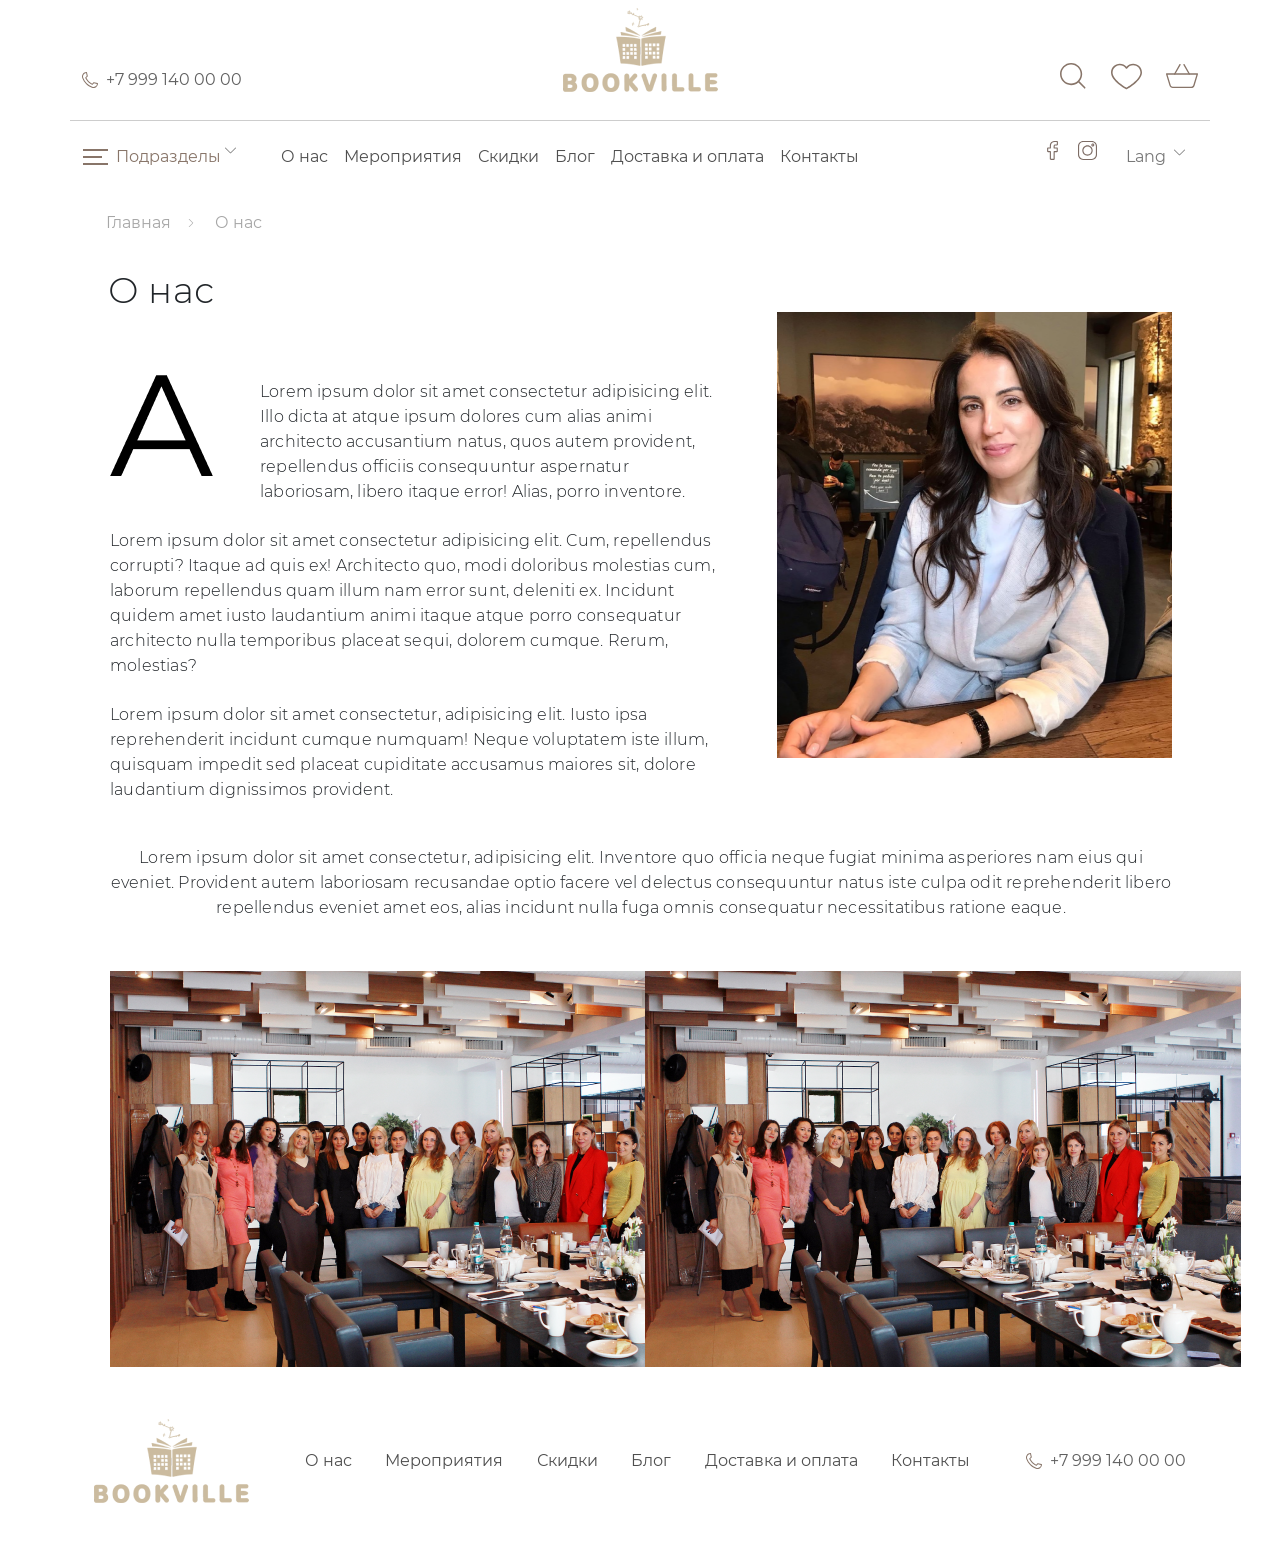
==== commit c3f9710e: "[23.10]" ====
--- a/index.html
+++ b/index.html
@@ -192,41 +192,41 @@
 
         <h4></h4>
 
-
-        <footer class="footer p-top-20 p-bottom-30">
-          <div class="container-xl">
-            <nav class="navbar navbar-expand-lg">
-              <div class="container-xl d-flex justify-content-between">
-                <a class="d-flex justify-content-center me-5" href="#"><img src="img/header/header-logo.png" alt="logo"></a>
-                <ul class="navbar-nav mr-auto mb-2 mb-lg-0 justify-content-between flex-grow-1 me-5">
-                  <li class="nav-item">
-                    <a class="nav-link text-brown-2">О нас</a>
-                  </li>
-                  <li class="nav-item">
-                    <a class="nav-link text-brown-2">Мероприятия</a>
-                  </li>
-                  <li class="nav-item">
-                    <a class="nav-link text-brown-2">Скидки</a>
-                  </li>
-                  <li class="nav-item">
-                    <a class="nav-link text-brown-2">Блог</a>
-                  </li>
-                  <li class="nav-item">
-                    <a class="nav-link text-brown-2">Доставка и оплата</a>
-                  </li>
-                  <li class="nav-item">
-                    <a class="nav-link text-brown-2">Контакты</a>
-                  </li>
-                </ul>
-                <a class="d-flex text-grey-1 text-decoration-none" href="tel:+7 999 140 00 00">
-                  <span class="d-block header-tel-icon d-inline-block align-top me-2 my-auto"></span>
-                  +7 999 140 00 00</a>
-              </div>
-            </nav>
+      </main>
+      
+    <!-- footer   -->
+    <footer class="footer p-top-20 p-bottom-30">
+      <div class="container-xl">
+        <nav class="navbar navbar-expand-lg">
+          <div class="container-xl d-flex justify-content-between">
+            <a class="d-flex justify-content-center me-5" href="#"><img src="img/header/header-logo.png" alt="logo"></a>
+            <ul class="navbar-nav mr-auto mb-2 mb-lg-0 justify-content-between flex-grow-1 me-5">
+              <li class="nav-item">
+                <a class="nav-link text-brown-2">О нас</a>
+              </li>
+              <li class="nav-item">
+                <a class="nav-link text-brown-2">Мероприятия</a>
+              </li>
+              <li class="nav-item">
+                <a class="nav-link text-brown-2">Скидки</a>
+              </li>
+              <li class="nav-item">
+                <a class="nav-link text-brown-2">Блог</a>
+              </li>
+              <li class="nav-item">
+                <a class="nav-link text-brown-2">Доставка и оплата</a>
+              </li>
+              <li class="nav-item">
+                <a class="nav-link text-brown-2">Контакты</a>
+              </li>
+            </ul>
+            <a class="d-flex text-grey-1 text-decoration-none" href="tel:+7 999 140 00 00">
+              <span class="d-block header-tel-icon d-inline-block align-top me-2 my-auto"></span>
+              +7 999 140 00 00</a>
           </div>
-        </footer>
-
-    </main>
+        </nav>
+      </div>
+    </footer>
     <script src="https://cdn.jsdelivr.net/npm/@popperjs/core@2.9.2/dist/umd/popper.min.js"
     integrity="sha384-IQsoLXl5PILFhosVNubq5LC7Qb9DXgDA9i+tQ8Zj3iwWAwPtgFTxbJ8NT4GN1R8p"
     crossorigin="anonymous"></script>
--- a/style.css
+++ b/style.css
@@ -156,7 +156,7 @@
 /* 2nd page*/
 
 main {
-    width: 1440px;
+    max-width: 1440px;
     margin: 0 auto;
 }
 .wrapper {
@@ -249,7 +249,7 @@
   }
 
 .section3 {
-  margin-bottom: 52px;
+  margin-bottom: 27px;
 }
 
 .section3 h4 {
@@ -261,3 +261,6 @@
   width: 100%;
 }
 
+@media (min-width: 320px) {
+  
+}
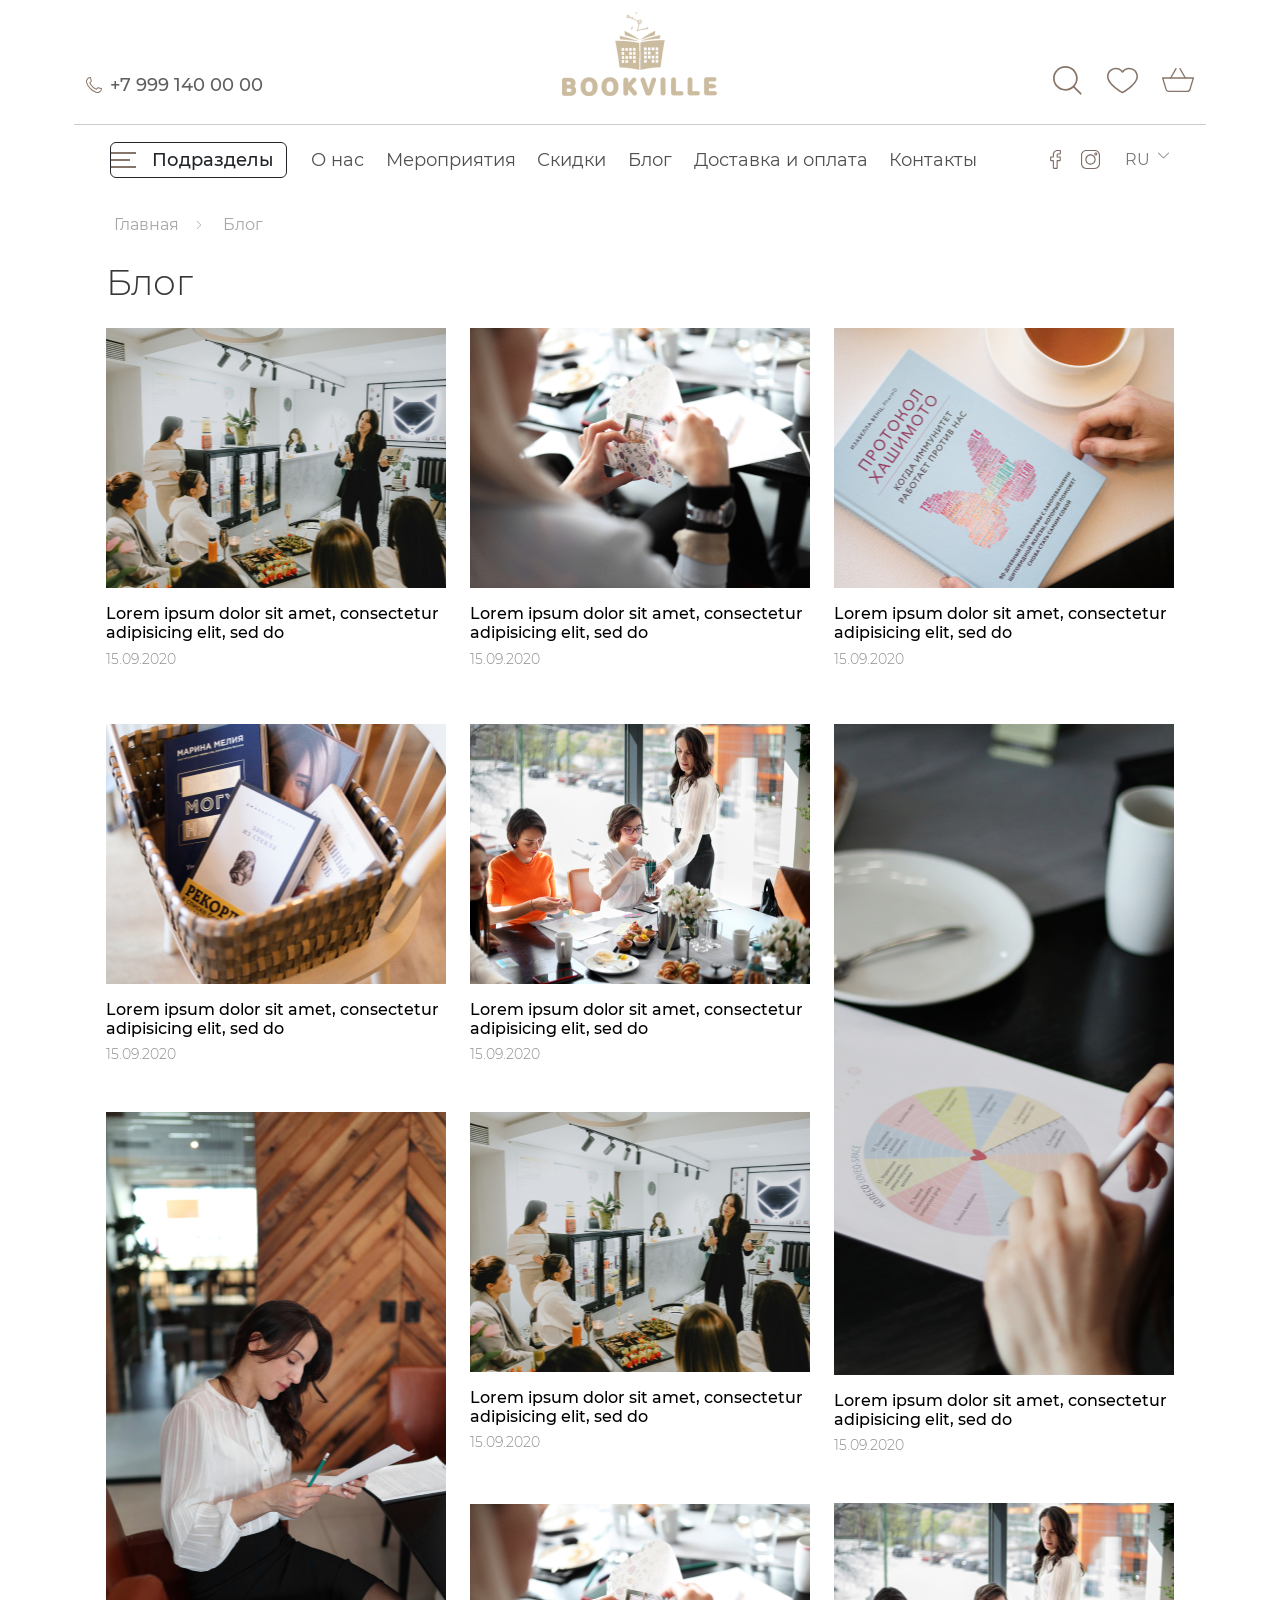
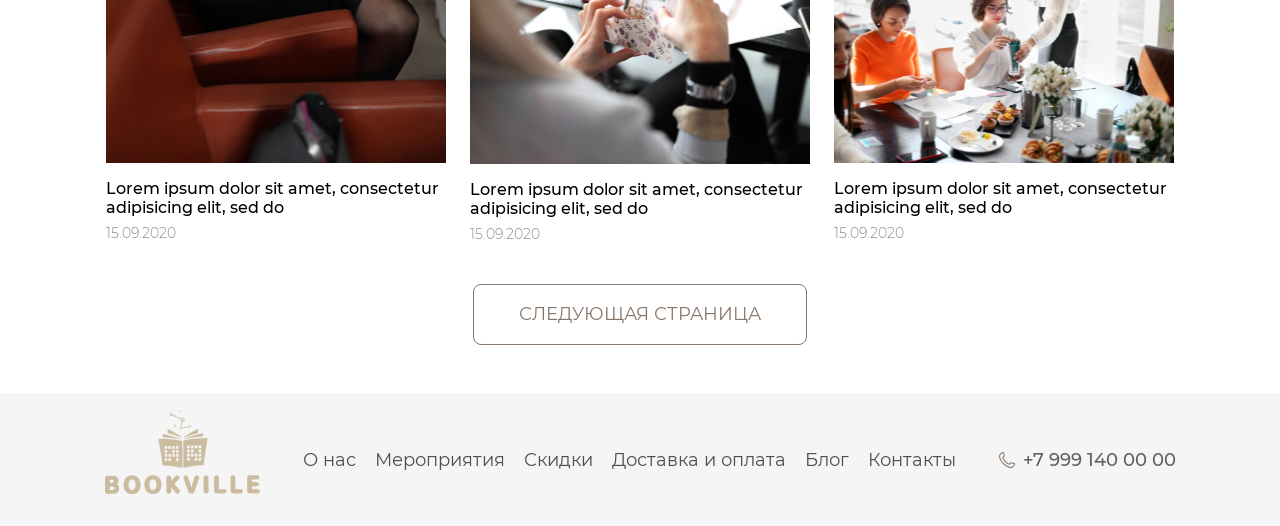
==== commit 6676bb78: "up" ====
--- a/index.html
+++ b/index.html
@@ -1,238 +1,258 @@
 <!DOCTYPE html>
-<html lang="en">
+<html lang="ru">
 <head>
-    <meta charset="UTF-8">
-    <meta http-equiv="X-UA-Compatible" content="IE=edge">
-    <meta name="viewport" content="width=device-width, initial-scale=1.0">
-    <title>2nd page</title>
-    <link rel="stylesheet" href="fonts.css">
-    <link href="https://cdn.jsdelivr.net/npm/bootstrap@5.0.1/dist/css/bootstrap.min.css" rel="stylesheet"
-    integrity="sha384-+0n0xVW2eSR5OomGNYDnhzAbDsOXxcvSN1TPprVMTNDbiYZCxYbOOl7+AMvyTG2x" crossorigin="anonymous">
-    <link rel="stylesheet" href="style.css">
-
+  <meta charset="UTF-8">
+  <meta http-equiv="X-UA-Compatible" content="IE=edge">
+  <meta name="viewport" content="width=device-width, initial-scale=1.0">
+  <meta name="description" content=""/>
+  <meta name="keywords" content=""/>
+  <title>BOOKVILLE Blog</title>
+  <link rel="stylesheet" href="fonts.css">
+  <link href="https://cdn.jsdelivr.net/npm/bootstrap@5.1.3/dist/css/bootstrap.min.css" rel="stylesheet" integrity="sha384-1BmE4kWBq78iYhFldvKuhfTAU6auU8tT94WrHftjDbrCEXSU1oBoqyl2QvZ6jIW3" crossorigin="anonymous">
+  <link rel="stylesheet" href="style.css">
 </head>
 <body>
-    <header class="header mb-4">
-        <div class="row">
-          <nav class="navbar navbar-expand-lg">
-            <div class="container-xl d-flex justify-content-between align-items-end header-border-bottom">
-              <a class="col-4 d-flex text-grey-1 text-decoration-none" href="tel:+7 999 140 00 00">
-                <span class="d-block header-tel-icon d-inline-block align-top me-2 my-auto"></span>
-                +7 999 140 00 00</a>
-              <a class="col-4 d-flex justify-content-center" href="#"><img src="img/header/header-logo.png" alt="logo"></a>
-              <div class="col-4 collapse navbar-collapse justify-content-end">
-                <button class="btn header-icon header-btn-search me-4" type="button"
-                  onclick="openbox('search'); return false"></button>
-                <a class="header-icon header-btn-favorites me-4" href="#"></a>
-                <a class="header-icon header-btn-cart" href="#"></a>
-              </div>
-            </div>
-          </nav>
-        </div>
-        <div class="row">
-          <nav class="navbar navbar-expand-lg">
-            <div class="container-xl">
-              <div class="collapse navbar-collapse">
-                <div class="dropdown dropdown-section me-4">
-                  <a class="btn dropdown-toggle d-flex text-brown-1 p-left-0" type="button" id="dropdownSection"
-                    data-bs-toggle="dropdown" aria-expanded="false">
-                    <span class="d-block header-menu-icon d-inline-block align-top me-2 my-auto"></span>Подразделы
-                  </a>
-                  <div class="dropdown-menu dropdown-section-menu" aria-labelledby="dropdownSection">
-                    <div class="d-flex justify-content-between">
-                      <div class="col-4 me-3">
-                        <p class="dropdown-item dropdown-section-item">Книги</p>
-                        <ul class="dropdown-section-inner">
-                          <li><a href="#" class="dropdown-section-link">Художественная литература</a></li>
-                          <li><a href="#" class="dropdown-section-link">Саморазвитие</a></li>
-                          <li><a href="#" class="dropdown-section-link">Психология</a></li>
-                          <li><a href="#" class="dropdown-section-link">Философия</a></li>
-                          <li><a href="#" class="dropdown-section-link">Здоровье</a></li>
-                          <li><a href="#" class="dropdown-section-link mb-0">Книги для детей
-                              <ul class="dropdown-subsection-inner">
-                                <li><a href="#" class="dropdown-subsection-link">– для 0 - 3 лет</a></li>
-                                <li><a href="#" class="dropdown-subsection-link">– для 3 - 7 лет</a></li>
-                                <li><a href="#" class="dropdown-subsection-link">– для 7 - 10 лет</a></li>
-                              </ul>
-                            </a></li>
-                          <li><a href="#" class="dropdown-section-link">Книги для подростков</a></li>
-                          <li><a href="#" class="dropdown-section-link">Эксклюзивные издания</a></li>
-                        </ul>
-                      </div>
-                      <div class="col-4 me-3">
-                        <p class="dropdown-item dropdown-section-item">Игры</p>
-                        <ul class="dropdown-section-inner col-4">
-                          <li><a href="#" class="dropdown-section-link">Детские</a></li>
-                          <li><a href="#" class="dropdown-section-link">Взрослые</a></li>
-                        </ul>
-                        <p class="dropdown-item dropdown-section-item">Канцеляркие товары</p>
-                        <ul class="dropdown-section-inner">
-                          <li><a href="#" class="dropdown-section-link">Блокноты</a></li>
-                          <li><a href="#" class="dropdown-section-link">Тетради</a></li>
-                          <li><a href="#" class="dropdown-section-link">Планеры и трекеры</a></li>
-                          <li><a href="#" class="dropdown-section-link">Ручки</a></li>
-                          <li><a href="#" class="dropdown-section-link">Карандаши и фломастеры</a></li>
-                        </ul>
-                        <p class="dropdown-item dropdown-section-item">Сертификаты</p>
-                        <p class="dropdown-item dropdown-section-item">Подарочные наборы</p>
-                      </div>
-                      <div class="col-4">
-                        <p class="dropdown-item dropdown-section-item col-4">Упаковка</p>
-                        <ul class="dropdown-section-inner">
-                          <li><a href="#" class="dropdown-section-link">Упаковочная бумага</a></li>
-                          <li><a href="#" class="dropdown-section-link">Коробки</a></li>
-                          <li><a href="#" class="dropdown-section-link">Ленты</a></li>
-                          <li><a href="#" class="dropdown-section-link">Конверты</a></li>
-                          <li><a href="#" class="dropdown-section-link">Открытки</a></li>
-                          <li><a href="#" class="dropdown-section-link">Пакеты</a></li>
-                          <li><a href="#" class="dropdown-section-link">Подарочный декор</a></li>
-                        </ul>
-                      </div>
-    
-    
-    
-                    </div>
+  <header class="header mt-1 mb-4">
+    <div class="row">
+      <nav class="navbar navbar-expand-lg">
+        <div class="container-xl d-flex justify-content-between align-items-end header-border-bottom">
+          <a class="col-2 d-flex text-grey-1 text-decoration-none phone" href="tel:+7 999 140 00 00">
+            <span class="d-block header-tel-icon d-inline-block align-top me-2 my-auto"></span>
+            +7 999 140 00 00</a>
+          <a class="col-8 d-flex justify-content-center" href="#"><img src="img/header/header-logo.png" alt="logo"></a>
+          <div class="col-2 collapse navbar-collapse justify-content-end">
+            <button class="btn header-icon header-btn-search me-4" type="button"
+              onclick="openbox('search'); return false"></button>
+            <a class="header-icon header-btn-favorites me-4" href="#"></a>
+            <a class="header-icon header-btn-cart" href="#"></a>
+          </div>
+        </div>
+      </nav>
+    </div>
+    <div class="container-xxl">
+      <nav class="navbar navbar-expand-lg">
+        <div class="container-xl d-flex justyfy-content-between flex-grow-1">
+          <div class="collapse navbar-collapse">
+            <div class="dropdown dropdown-section me-4">
+              <button class="btn dropdown-toggle dropdown-toggle-down d-flex text-brown-1 p-left-0 active" type="button" id="dropdownSection"
+                data-bs-toggle="dropdown" aria-expanded="false">
+                <span class="d-block header-menu-icon d-inline-block align-top me-3 my-auto"></span>
+                Подразделы
+              </button>
+              <div class="dropdown-menu dropdown-section-menu" aria-labelledby="dropdownSection">
+                <div class="d-flex justify-content-between">
+                  <div class="col-4 me-3">
+                    <p class="dropdown-item dropdown-section-item">Книги</p>
+                    <ul class="dropdown-section-inner">
+                      <li><a href="#" class="dropdown-section-link">Художественная литература</a></li>
+                      <li><a href="#" class="dropdown-section-link">Саморазвитие</a></li>
+                      <li><a href="#" class="dropdown-section-link">Психология</a></li>
+                      <li><a href="#" class="dropdown-section-link">Философия</a></li>
+                      <li><a href="#" class="dropdown-section-link">Здоровье</a></li>
+                      <li><a href="#" class="dropdown-section-link mb-0">Книги для детей
+                          <ul class="dropdown-subsection-inner">
+                            <li><a href="#" class="dropdown-subsection-link">– для 0 - 3 лет</a></li>
+                            <li><a href="#" class="dropdown-subsection-link">– для 3 - 7 лет</a></li>
+                            <li><a href="#" class="dropdown-subsection-link">– для 7 - 10 лет</a></li>
+                          </ul>
+                        </a></li>
+                      <li><a href="#" class="dropdown-section-link">Книги для подростков</a></li>
+                      <li><a href="#" class="dropdown-section-link">Эксклюзивные издания</a></li>
+                    </ul>
                   </div>
-    
-                </div>
-                <ul class="navbar-nav mr-auto mb-2 mb-lg-0">
-                  <li class="nav-item">
-                    <a class="nav-link text-brown-2">О нас</a>
-                  </li>
-                  <li class="nav-item">
-                    <a class="nav-link text-brown-2">Мероприятия</a>
-                  </li>
-                  <li class="nav-item">
-                    <a class="nav-link text-brown-2">Скидки</a>
-                  </li>
-                  <li class="nav-item">
-                    <a class="nav-link text-brown-2">Блог</a>
-                  </li>
-                  <li class="nav-item">
-                    <a class="nav-link text-brown-2">Доставка и оплата</a>
-                  </li>
-                  <li class="nav-item">
-                    <a class="nav-link text-brown-2">Контакты</a>
-                  </li>
-                </ul>
-              </div>
-              <div class="collapse navbar-collapse justify-content-end">
-                <ul class="navbar-nav mr-auto mb-2 mb-lg-0">
-                  <li class="nav-item me-3">
-                    <a class="header-facebook">
-                      <img src="img/header/facebook.svg" alt="facebook">
-                    </a>
-                  </li>
-                  <li class="nav-item me-3">
-                    <a class="header-instagram">
-                      <img src="img/header/instagram.svg" alt="instagram">
-                    </a>
-                  </li>
-                  <li class="nav-item dropdown p-right-0">
-                    <button class="btn btn-menu-local dropdown-toggle text-grey-2" type="button" id="lang"
-                      data-bs-toggle="dropdown" aria-expanded="false">
-                      Lang
-                    </button>
-                    <ul class="dropdown-menu" aria-labelledby="lang">
-                      <li><a class="dropdown-item" href="#">RU</a></li>
-                      <li><a class="dropdown-item" href="#">EN</a></li>
-                    </ul>
-                  </li>
-                </ul>
-              </div>
-            </div>
-          </nav>
-        </div>
-        <div class="container-xl">
-          <div class="row">
-            <form class="header-form col-3" id="search" style="display: none;">
-              <input class="header-form-input form-control mr-2" type="search" placeholder="Поиск" aria-label="Search">
-              <button class="btn header-btn-search header-btn-search-small" type="submit"></button>
-            </form>
-          </div>
-        </div>
-    
-    
-      </header>
-    <main>
-        <div class="wrapper">
-            <div class="section1">
-                <div class="nav">
-                    <div class="nav1"><a href="">Главная</a></div>
-                    <img src="img/arrow.png" alt="">
-                    <div class="nav2"><a href="">О нас</a></div>
-                </div>
-            </div>
-            <div class="section2">
-                <h1>О нас</h1>
-                    <div class="container">
-                        <div class="container-left">
-                            <div class="container-left__letter">
-                                <div class="letter-img"><img src="img/А.png" alt=""></div>
-                                <div class="letter-text"><h4>Lorem ipsum dolor sit amet consectetur adipisicing elit. Illo dicta at atque ipsum dolores cum alias animi architecto accusantium natus, quos autem provident, repellendus officiis consequuntur aspernatur laboriosam, libero itaque error! Alias, porro inventore.</h4></div>
-                            </div>
-                            <h4>Lorem ipsum dolor sit amet consectetur adipisicing elit. Cum, repellendus corrupti? Itaque ad quis ex! Architecto quo, modi doloribus molestias cum, laborum repellendus quam illum nam error sunt, deleniti ex. Incidunt quidem amet iusto laudantium animi itaque atque porro consequatur architecto nulla temporibus placeat sequi, dolorem cumque. Rerum, molestias?</h4>
-                            <h4>Lorem ipsum dolor sit amet consectetur, adipisicing elit. Iusto ipsa reprehenderit incidunt cumque numquam! Neque voluptatem iste illum, quisquam impedit sed placeat cupiditate accusamus maiores sit, dolore laudantium dignissimos provident.</h4>
-                        </div>
-                        <div class="container-right"></div>
-                    </div>
-            </div>
-            <div class="section3"><h4>Lorem ipsum dolor sit amet consectetur, adipisicing elit. Inventore quo officia neque fugiat minima asperiores nam eius qui eveniet. Provident autem laboriosam recusandae optio facere vel delectus consequuntur natus iste culpa odit reprehenderit libero repellendus eveniet amet eos, alias incidunt nulla fuga omnis consequatur necessitatibus ratione eaque.</h4></div>
-            <div class="container-xxl section4">
-              <div class="row me-1 row-cols-2">
-                <div class="col-12 gy-4 col-lg-6">
-                  <img src="img/pic2.png" alt="">
-                </div>
-                <div class="col-12 gy-4 col-lg-6">
-                  <img src="img/pic2.png" alt="">
+                  <div class="col-4 me-3">
+                    <p class="dropdown-item dropdown-section-item">Игры</p>
+                    <ul class="dropdown-section-inner col-4">
+                      <li><a href="#" class="dropdown-section-link">Детские</a></li>
+                      <li><a href="#" class="dropdown-section-link">Взрослые</a></li>
+                    </ul>
+                    <p class="dropdown-item dropdown-section-item">Канцеляркие товары</p>
+                    <ul class="dropdown-section-inner">
+                      <li><a href="#" class="dropdown-section-link">Блокноты</a></li>
+                      <li><a href="#" class="dropdown-section-link">Тетради</a></li>
+                      <li><a href="#" class="dropdown-section-link">Планеры и трекеры</a></li>
+                      <li><a href="#" class="dropdown-section-link">Ручки</a></li>
+                      <li><a href="#" class="dropdown-section-link">Карандаши и фломастеры</a></li>
+                    </ul>
+                    <p class="dropdown-item dropdown-section-item">Сертификаты</p>
+                    <p class="dropdown-item dropdown-section-item">Подарочные наборы</p>
+                  </div>
+                  <div class="col-4">
+                    <p class="dropdown-item dropdown-section-item col-4">Упаковка</p>
+                    <ul class="dropdown-section-inner">
+                      <li><a href="#" class="dropdown-section-link">Упаковочная бумага</a></li>
+                      <li><a href="#" class="dropdown-section-link">Коробки</a></li>
+                      <li><a href="#" class="dropdown-section-link">Ленты</a></li>
+                      <li><a href="#" class="dropdown-section-link">Конверты</a></li>
+                      <li><a href="#" class="dropdown-section-link">Открытки</a></li>
+                      <li><a href="#" class="dropdown-section-link">Пакеты</a></li>
+                      <li><a href="#" class="dropdown-section-link">Подарочный декор</a></li>
+                    </ul>
+                  </div>
                 </div>
               </div>
             </div>
-        </div>
-
-        <h4></h4>
-
-      </main>
-      
-    <!-- footer   -->
-    <footer class="footer p-top-20 p-bottom-30">
-      <div class="container-xl">
-        <nav class="navbar navbar-expand-lg">
-          <div class="container-xl d-flex justify-content-between">
-            <a class="d-flex justify-content-center me-5" href="#"><img src="img/header/header-logo.png" alt="logo"></a>
-            <ul class="navbar-nav mr-auto mb-2 mb-lg-0 justify-content-between flex-grow-1 me-5">
+            <ul class="navbar-nav mb-2 mb-lg-0 justify-content-between flex-grow-1">
+              <li class="nav-item me-2">
+                <a class="nav-link text-brown-2">О нас</a>
+              </li>
+              <li class="nav-item me-2">
+                <a class="nav-link text-brown-2">Мероприятия</a>
+              </li>
+              <li class="nav-item me-2">
+                <a class="nav-link text-brown-2">Скидки</a>
+              </li>
+              <li class="nav-item me-2">
+                <a class="nav-link text-brown-2">Блог</a>
+              </li>
               <li class="nav-item">
-                <a class="nav-link text-brown-2">О нас</a>
-              </li>
-              <li class="nav-item">
-                <a class="nav-link text-brown-2">Мероприятия</a>
-              </li>
-              <li class="nav-item">
-                <a class="nav-link text-brown-2">Скидки</a>
-              </li>
-              <li class="nav-item">
-                <a class="nav-link text-brown-2">Блог</a>
-              </li>
-              <li class="nav-item">
-                <a class="nav-link text-brown-2">Доставка и оплата</a>
+                <a class="nav-link text-brown-2 me-2">Доставка и оплата</a>
               </li>
               <li class="nav-item">
                 <a class="nav-link text-brown-2">Контакты</a>
               </li>
             </ul>
-            <a class="d-flex text-grey-1 text-decoration-none" href="tel:+7 999 140 00 00">
+          </div>
+          <div class="collapse navbar-collapse justify-content-end">
+            <ul class="navbar-nav mr-auto mb-2 mb-lg-0">
+              <li class="nav-item me-3">
+                <a class="header-facebook">
+                  <img src="img/header/facebook.svg" alt="facebook">
+                </a>
+              </li>
+              <li class="nav-item me-4">
+                <a class="header-instagram">
+                  <img src="img/header/instagram.svg" alt="instagram">
+                </a>
+              </li>
+              <li class="nav-item dropdown p-right-0">
+                <button class="btn btn-menu-local dropdown-toggle dropdown-toggle-lang text-grey-2" type="button" id="lang"
+                  data-bs-toggle="dropdown" aria-expanded="false">
+                  RU
+                </button>
+                <ul class="dropdown-menu" aria-labelledby="lang">
+                  <li><a class="dropdown-item" href="#">EN</a></li>
+                </ul>
+              </li>
+            </ul>
+          </div>
+        </div>
+      </nav>
+    </div>
+  </header>
+  <main class="main">
+    <div class="container-xxl">
+      <div class="section-nav mb-4">
+        <div class="nav">
+            <div class="nav1"><a class="text-grey-3" href="">Главная</a></div>
+            <img src="img/arrow.png" alt="">
+            <div class="nav2"><a class="text-grey-3" href="">Блог</a></div>
+        </div>
+      </div>
+      <div class="section-blog">
+        <h2 class="page-title mb-4 text-black-2">Блог</h2>
+        <div class="row mb-4">
+          <a class="col">
+            <div class="blog-item blog-item01 mb-3"></div>
+            <h5 class="blog-title">Lorem ipsum dolor sit amet, consectetur adipisicing elit, sed do </h5>
+            <p class="blog-date">15.09.2020</p>
+          </a>
+          <a class="col">
+            <div class="blog-item blog-item02 mb-3"></div>
+            <h5 class="blog-title">Lorem ipsum dolor sit amet, consectetur adipisicing elit, sed do </h5>
+            <p class="blog-date">15.09.2020</p>
+          </a>
+          <a class="col">
+            <div class="blog-item blog-item03 mb-3"></div>
+            <h5 class="blog-title">Lorem ipsum dolor sit amet, consectetur adipisicing elit, sed do </h5>
+            <p class="blog-date">15.09.2020</p>
+          </a>
+        </div>
+        <div class="row mb-4">
+          <div class="col">
+            <a class="card">
+              <div class="blog-item blog-item04 mt-3 mb-3"></div>
+              <h5 class="blog-title">Lorem ipsum dolor sit amet, consectetur adipisicing elit, sed do </h5>
+              <p class="blog-date mb-5">15.09.2020</p>
+            </a>
+            <a class="card">
+              <div class="blog-item blog-item07 mb-3"></div>
+              <h5 class="blog-title">Lorem ipsum dolor sit amet, consectetur adipisicing elit, sed do </h5>
+              <p class="blog-date">15.09.2020</p>
+            </a>
+          </div>
+          <div class="col">
+            <a class="card">
+              <div class="blog-item blog-item05 mt-3 mb-3"></div>
+              <h5 class="blog-title">Lorem ipsum dolor sit amet, consectetur adipisicing elit, sed do </h5>
+              <p class="blog-date mb-5">15.09.2020</p>
+            </a>
+            <a class="card">
+              <div class="blog-item blog-item08 mb-3"></div>
+              <h5 class="blog-title">Lorem ipsum dolor sit amet, consectetur adipisicing elit, sed do </h5>
+              <p class="blog-date pb-1 mb-5">15.09.2020</p>
+            </a>
+            <a class="card">
+              <div class="blog-item blog-item09 mb-3"></div>
+              <h5 class="blog-title">Lorem ipsum dolor sit amet, consectetur adipisicing elit, sed do </h5>
+              <p class="blog-date">15.09.2020</p>
+            </a>
+          </div>
+          <div class="col">
+            <a class="card">
+              <div class="blog-item blog-item06 mt-3 mb-3"></div>
+              <h5 class="blog-title">Lorem ipsum dolor sit amet, consectetur adipisicing elit, sed do </h5>
+              <p class="blog-date mb-5">15.09.2020</p>
+            </a>
+            <a class="card">
+              <div class="blog-item blog-item10 mb-3"></div>
+              <h5 class="blog-title">Lorem ipsum dolor sit amet, consectetur adipisicing elit, sed do </h5>
+              <p class="blog-date">15.09.2020</p>
+            </a>
+          </div>
+        </div>
+      </div>
+      <div class="section-link mb-5">
+        <a class="btn btn-outline text-brown-1" href="#" role="button">СЛЕДУЮЩАЯ СТРАНИЦА</a>
+      </div>
+    </div>
+  </main>
+  <footer class="footer">
+    <div class="footer-container">
+      <div class="container-xxl">
+        <nav class="navbar navbar-expand-lg">
+          <div class="container-xl d-flex justify-content-between mb-4">
+            <a class="d-flex justify-content-center" href="#"><img src="img/header/header-logo.png" alt="logo"></a>
+            <div class="navbar-container">
+              <ul class="navbar-nav mr-auto mb-2 mb-lg-0 mt-3 justify-content-between flex-grow-1">
+                <li class="nav-item">
+                  <a class="nav-link text-brown-2">О нас</a>
+                </li>
+                <li class="nav-item">
+                  <a class="nav-link text-brown-2">Мероприятия</a>
+                </li>
+                <li class="nav-item">
+                  <a class="nav-link text-brown-2">Скидки</a>
+                </li>
+                <li class="nav-item">
+                  <a class="nav-link text-brown-2">Доставка и оплата</a>
+                </li>
+                <li class="nav-item">
+                  <a class="nav-link text-brown-2">Блог</a>
+                </li>
+                <li class="nav-item">
+                  <a class="nav-link text-brown-2">Контакты</a>
+                </li>
+              </ul>
+            </div>
+            <a class="d-flex text-grey-1 text-decoration-none mt-3 phone" href="tel:+7 999 140 00 00">
               <span class="d-block header-tel-icon d-inline-block align-top me-2 my-auto"></span>
               +7 999 140 00 00</a>
           </div>
         </nav>
       </div>
-    </footer>
-    <script src="https://cdn.jsdelivr.net/npm/@popperjs/core@2.9.2/dist/umd/popper.min.js"
-    integrity="sha384-IQsoLXl5PILFhosVNubq5LC7Qb9DXgDA9i+tQ8Zj3iwWAwPtgFTxbJ8NT4GN1R8p"
-    crossorigin="anonymous"></script>
-  <script src="https://cdn.jsdelivr.net/npm/bootstrap@5.0.2/dist/js/bootstrap.min.js"
-    integrity="sha384-cVKIPhGWiC2Al4u+LWgxfKTRIcfu0JTxR+EQDz/bgldoEyl4H0zUF0QKbrJ0EcQF"
-    crossorigin="anonymous"></script>
-  <script src="app.js"></script>
+    </div>
+  </footer>  
+  <script src="https://cdn.jsdelivr.net/npm/bootstrap@5.1.3/dist/js/bootstrap.bundle.min.js" integrity="sha384-ka7Sk0Gln4gmtz2MlQnikT1wXgYsOg+OMhuP+IlRH9sENBO0LRn5q+8nbTov4+1p" crossorigin="anonymous"></script>
 </body>
 </html>
--- a/style.css
+++ b/style.css
@@ -3,264 +3,326 @@
 /*Styles of color */
 
 .text-grey-1 {
-    color: #606060;
+  color: #606060;
+}
+
+.text-grey-2 {
+  color: #787878;
+}
+
+.text-grey-3 {
+  color: #a7a7a7;
   }
-  
-  .text-grey-2 {
-    color: #787878;
-  }
-  
-  .text-grey-3 {
-    color: #373737;
-  }
-  
-  .text-grey-4 {
-    color: #999999;
-  }
-  
-  .text-grey-5 {
-    color: #9C9C9C;
-  }
-  
-  .text-brown-1 {
-    color: #887569;
-  }
-  
-  .text-brown-2 {
-    color: #4F4F4F;
-  }
-  
-  .text-black-1 {
-    color: #181818;
-  }
-  
-  .text-black-2 {
-    color: #373737;
-  }
-  
-  .section-title {
-    font-size: 2.25em;
-    font-weight: 300;
-    color: #373737;
-  }
-  
-  /* Common values */
-  
-  body {
-    font-family: 'Montserrat', Arial, Helvetica, sans-serif;
-  }
-  
-  p {
-    font-weight: 300;
-    line-height: 1.25em;
-  }
-  
-  .bg-decoration {
-    background: #F8F8F8;
-  }
-  
-  .p-left-0 {
-    padding-left: 0;
-  }
-  
-  .p-right-0 {
-    padding-right: 0;
-  }
-  
-  .p-left-40 {
-    padding-left: 40px;
-  }
-  
-  .p-50 {
-    padding-top: 50px;
-    padding-bottom: 50px;
-  }
-  
-  .p-top-20 {
-    padding-top: 20px;
-  }
-  
-  .p-bottom-30 {
-    padding-bottom: 30px;
-  }
-  
-  /* Кнопки */
-  
-  .btn-local {
-    padding: 20px 75px 20px 40px;
-    border: 1px solid #887569;
-    box-sizing: border-box;
-    border-radius: 8px;
-    font-size: 1em;
-  }
-  /* Header */
-  
-  .header-border-bottom {
-    padding-bottom: 28px;
-    border-bottom: 1px solid #cdcdcd;  
-  }
-  
-  .header-tel-icon {
-    width: 16px;
-    height: 16px;
-    background-image: url('../img/header/header-tel.svg');
-    background-position: center;
-    background-repeat: no-repeat;
-    background-size: contain;
-  }
-  
-  .header-menu-icon {
-    width: 25px;
-    height: 16px;
-    background-image: url('../img/header/icon-menu-1.svg');
-    background-position: center;
-    background-repeat: no-repeat;
-    background-size: contain;
-  }
-  
-  .header-icon {
-    background-position: center;
-    background-repeat: no-repeat;
-    background-size: cover;
-  }
-  
-  .header-btn-search {
-    width: 28px;
-    height: 28px;
-    background-image: url('../img/header/header-search.svg');
-  }
-  
-  .header-btn-favorites {
-    width: 31px;
-    height: 31px;
-    background-image: url('../img/header/header-favorites.svg');
-  }
-  
-  .header-btn-cart {
-    width: 32px;
-    height: 32px;
-    background-image: url('../img/header/header-cart.svg');
-  }
-  
-  .dropdown-toggle::after {
-    background-image: url('../img/header/dropdown-icon.svg');
-    width: 11px;
-    height: 11px;
-    background-position: center;
-    background-repeat: no-repeat;
-    background-size: cover;
-    border: none;
-  }
-
-
-/* 2nd page*/
-
-main {
-    max-width: 1440px;
-    margin: 0 auto;
-}
-.wrapper {
-    font-family: 'montserrat';
-    margin: 0 auto;
-    padding-left: 2px;
-    width: 85%;
-}
-
-.section1 {
-    margin-bottom: 34px;
+
+.text-brown-1 {
+  color: #887569;
+}
+
+.text-brown-2 {
+  color: #4f4f4f;
+}
+
+.text-black-1 {
+  color: #1b1b1b;
+}
+
+.text-black-2 {
+  color: #373737;
+}
+
+/* Common values */
+
+body {
+  font-family: 'Montserrat', Arial, Helvetica, sans-serif;
+}
+
+a {
+  cursor: pointer;
+  text-decoration: none;
+}
+
+a:hover {
+  opacity: 70%;
+  color: #928d8d;
+}
+
+p {
+  font-weight: 300;
+  line-height: 1.25em;
+}
+
+.p-left-0 {
+  padding-left: 0;
+}
+
+.p-right-0 {
+  padding-right: 0;
+}
+
+/* Header */
+
+.header {
+  width: 86.6%;
+  display: flex;
+  flex-direction: column;
+  margin: 0 auto;
+}
+
+.phone,
+.active {
+  font-size: 18px;
+  font-weight: 500;
+  line-height: 22px;
+}
+
+.header-border-bottom {
+  padding-bottom: 28px;
+  border-bottom: 1px solid #cdcdcd;  
+}
+
+.header-tel-icon {
+  width: 16px;
+  height: 16px;
+  background-image: url('img/header/header-tel.svg');
+  background-position: center;
+  background-repeat: no-repeat;
+  background-size: contain;
+}
+
+.header-menu-icon {
+  width: 25px;
+  height: 16px;
+  background-image: url('img/header/icon-menu-1.svg');
+  background-position: center;
+  background-repeat: no-repeat;
+  background-size: contain;
+}
+
+.header-icon {
+  background-position: center;
+  background-repeat: no-repeat;
+  background-size: cover;
+}
+
+.header-btn-search {
+  width: 31px;
+  height: 31px;
+  background-image: url('img/header/header-search.svg');
+}
+
+.header-btn-favorites {
+  width: 31px;
+  height: 31px;
+  background-image: url('img/header/header-favorites.svg');
+}
+
+.header-btn-cart {
+  width: 32px;
+  height: 32px;
+  background-image: url('img/header/header-cart.svg');
+}
+
+.btn-menu-local {
+  padding: 0;
+}
+
+.dropdown-toggle-down::after{
+  display: none;
+}
+
+.dropdown-toggle-lang::after {
+  background-image: url('img/header/dropdown-icon.svg');
+  width: 11px;
+  height: 11px;
+  background-position: center;
+  background-repeat: no-repeat;
+  background-size: cover;
+  border: none;
+}
+
+.nav-link:hover {
+  color: #787878;
+}
+
+.dropdown-section-menu {
+  padding: 20px 43px;
+  min-height: 462px;
+  min-width: 974px;
+  background: #FFFFFF;
+  border: none;
+  box-shadow: 0px 0px 30px rgba(71, 71, 71, 0.1);
+  border-radius: 5px;
+}
+
+.dropdown-section-item {
+  padding: 0;
+  margin: 0;
+  margin-bottom: 16px;
+  font-weight: 600;
+  font-size: 1.125em;
+}
+
+.dropdown-section-inner {
+  margin: 0;
+  margin-bottom: 26px;
+  padding-left: 0;
+  list-style: none;
+}
+
+.dropdown-section-link {
+  font-size: 1.125em;
+  font-weight: 400;
+  color: #1B1B1B;
+  text-decoration: none;
+}
+
+.dropdown-section-inner li:not(:last-child) .dropdown-section-link {
+  display: block;
+  margin-bottom: 16px;
+}
+
+.dropdown-subsection-inner {
+  margin-bottom: 16px;
+  padding-left: 10px;
+  list-style: none;
+}
+
+.dropdown-subsection-link {
+  font-size: 1.125em;
+  font-weight: 300;
+  color: #1B1B1B;
+  text-decoration: none;
+}
+
+/* blog */
+
+.main {
+  width: 85.3%;
+  display: flex;
+  margin: 0 auto;
 }
 
 .nav {
-    display: flex;
-    width: 28%;
-    margin: 0 8px;
-    padding-top: 2px;
-}
-
-.nav div  a {
-    text-decoration: none;
-    color: #A7A7A7;
-    margin-right: 17px;
+  display: flex;
+  width: 28%;
+  margin: 0 8px;
+  padding-top: 2px;
+}
+
+.nav div a {
+  margin-right: 17px;
 }
 
 .nav img {
-    height: 8px;
-    margin-top: 8px;
-    margin-right: 21px;
-}
-
-
-h1 {
-    font-weight: 300;
-    font-size: 36px;
-    letter-spacing: .2px;
-    margin: 0 10px;
-}
-
-h4 {
-    font-weight: 300;
-    font-size: 16px;
-    line-height: 25px;
-    letter-spacing: .2px;
-    margin-bottom: 24px;
-}
-
-.section2 {
-  margin-bottom: 19px;
-}
-
-.container {
-    display: flex;
-}
-
-.container-left {
-  display: flex;
-  flex-direction: column;
-  width: 67%;
-  padding-right: 37px;
-}
-
-.container-left_letter {
-    display: flex;
-    width: 60%;
-    flex-direction: row;
-}
-
-.letter-img {
-    height: 102px;
-    margin-top: 63px;
-    float: left;
-}
-
-.letter-text {
-  margin-top: 67px;
-  margin-left: 150px;
-  margin-right: 20px;
-
-}
-
-.container-right {
-    display: flex;
-    width: 40%;
-    height: 446px;
-    background-size: 100%;
-    background: no-repeat url(img/pic1.png);
-    margin-left: 3px;
-  }
-
-.section3 {
-  margin-bottom: 27px;
-}
-
-.section3 h4 {
-  text-align: center;
-  margin: 11px;
-}
-
-.section4 {
-  width: 100%;
-}
-
-@media (min-width: 320px) {
-  
-}
+  height: 8px;
+  margin: 8px 21px 0 0;
+}
+
+.page-title {
+  font-weight: 300;
+  font-size: 36px;
+}
+
+.blog-item {
+  height: 260px;
+  position: relative;
+  background-repeat: no-repeat;
+  background-position: center center;
+  background-size: cover;
+} 
+
+.blog-item01 {
+  background-image: url(img/blog1.jpg);
+}
+
+.blog-item02 {
+  background-image: url(img/blog2.jpg);
+}
+
+.blog-item03 {
+  background-image: url(img/blog3.jpg);
+}
+
+.blog-item04 {
+  background-image: url(img/blog4.jpg);
+}
+
+.blog-item05 {
+  background-image: url(img/blog5.jpg);
+}
+
+.blog-item06 {
+  background-image: url(img/blog6.jpg);
+  height: 651px;
+}
+
+.blog-item07 {
+  background-image: url(img/blog7.jpg);
+  height: 651px;
+}
+
+.blog-item08 {
+  background-image: url(img/blog8.jpg);
+}
+
+.blog-item09 {
+  background-image: url(img/blog9.jpg);
+}
+
+.blog-item10 {
+  background-image: url(img/blog10.jpg);
+}
+
+.blog-title {
+  font-size: 16px;
+  color: #000;
+}
+
+.blog-date {
+  font-size: 14px;
+  color: #8d8d8d;
+}
+
+.card {
+  border: none;
+}
+
+.btn-outline {
+  width: 334px;
+  height: 61px;
+  border: 1px solid #887569;
+  border-radius: 8px;
+  display: flex;
+  align-items: center;
+  justify-content: center;
+  margin: 0 auto;
+  font-size: 18px;
+  font-weight: 400;
+  line-height: 22px;
+}
+
+.footer {
+  background-color: #f5f5f5;
+}
+
+.footer-container {
+  padding-top: 9px;
+  display: flex;
+  width: 87.4%;
+  margin: 0 0 0 81px;
+}
+
+.navbar-container {
+  margin: 0;
+  display: flex;
+  width: 61%;
+  padding: 0;
+}
+
+.navbar-expand-lg .navbar-nav .nav-link {
+  padding-right: 0;
+  padding-left: 0;
+  font-size: 18px;
+  font-weight: 400;
+  line-height: 22px;
+}
